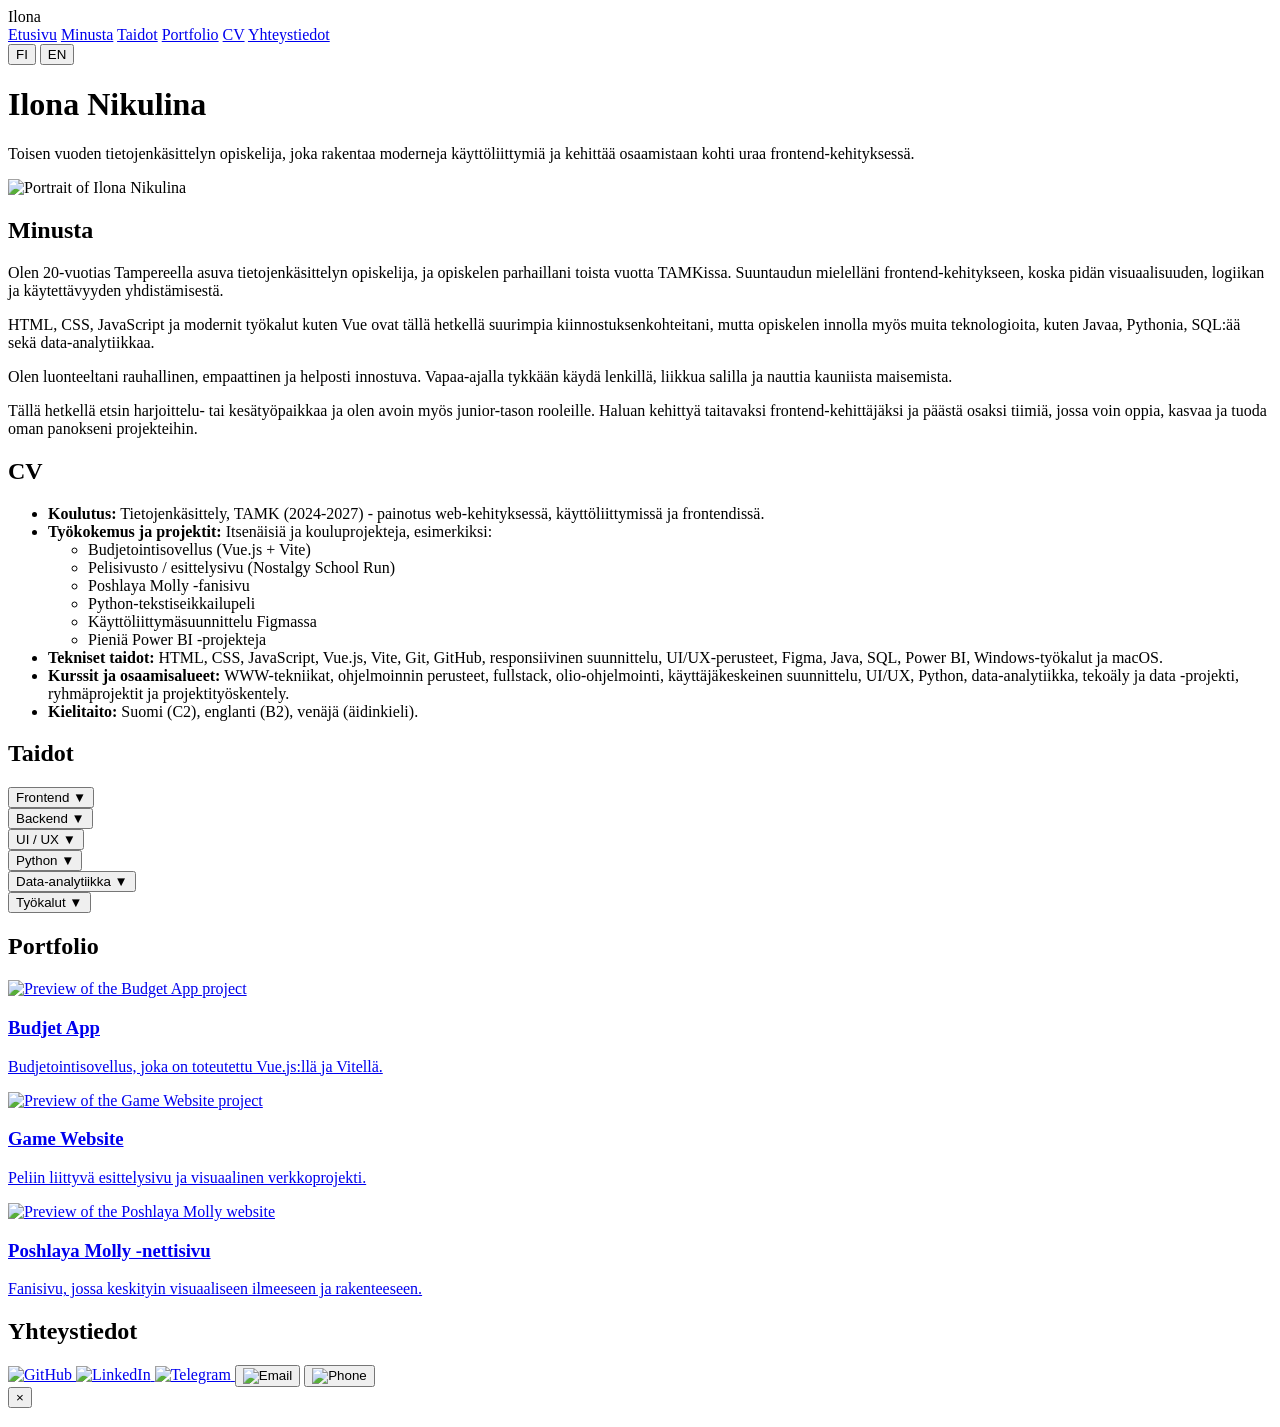
==== index.html @ 92edd306 "icons of phone number and gmail is changed" ====
<!DOCTYPE html>
<html lang="fi">
    <head>
        <meta charset="UTF-8">
        <meta name="viewport" content="width=device-width, initial-scale=1.0">
        <meta
            name="description"
            content="Ilona Nikulinan portfolio ja CV - frontend-kehityksestä, UI/UX-suunnittelusta ja moderneista web-projekteista kiinnostuneen opiskelijan sivu.">
        <title>Ilona Nikulina | Portfolio & CV</title>
        <link rel="stylesheet" href="../cv-nettisivu/styles.css">
    </head>
    <body>
        <nav class="navbar" aria-label="Main navigation">
            <div class="nav-left">Ilona</div>

            <div class="nav-right">
                <a href="#hero" data-i18n="nav.home">Etusivu</a>
                <a href="#about" data-i18n="nav.about">Minusta</a>
                <a href="#skills" data-i18n="nav.skills">Taidot</a>
                <a href="#portfolio" data-i18n="nav.portfolio">Portfolio</a>
                <a href="#cv" data-i18n="nav.cv">CV</a>
                <a href="#contact" data-i18n="nav.contact">Yhteystiedot</a>
            </div>

            <div class="language-switcher" aria-label="Language switcher">
                <button class="lang-btn active" type="button"
                    data-lang="fi">FI</button>
                <button class="lang-btn" type="button"
                    data-lang="en">EN</button>
            </div>
        </nav>

        <header id="hero" class="hero">
            <div class="hero-text">
                <h1 data-i18n="hero.name">Ilona Nikulina</h1>
                <p class="tagline" data-i18n="hero.tagline">
                    Toisen vuoden tietojenkäsittelyn opiskelija, joka rakentaa
                    moderneja käyttöliittymiä ja kehittää osaamistaan kohti uraa
                    frontend-kehityksessä.
                </p>
            </div>

            <div class="hero-image">
                <img src="../cv-nettisivu/images/mypic.png"
                    alt="Portrait of Ilona Nikulina">
            </div>
        </header>

        <main>
            <section id="about" class="about">
                <h2 data-i18n="about.title">Minusta</h2>

                <p data-i18n="about.p1">
                    Olen 20-vuotias Tampereella asuva tietojenkäsittelyn
                    opiskelija, ja opiskelen parhaillani toista vuotta TAMKissa.
                    Suuntaudun mielelläni frontend-kehitykseen, koska pidän
                    visuaalisuuden, logiikan ja käytettävyyden yhdistämisestä.
                </p>

                <p data-i18n="about.p2">
                    HTML, CSS, JavaScript ja modernit työkalut kuten Vue ovat
                    tällä hetkellä suurimpia kiinnostuksenkohteitani, mutta
                    opiskelen innolla myös muita teknologioita, kuten Javaa,
                    Pythonia, SQL:ää sekä data-analytiikkaa.
                </p>

                <p data-i18n="about.p3">
                    Olen luonteeltani rauhallinen, empaattinen ja helposti
                    innostuva. Vapaa-ajalla tykkään käydä lenkillä, liikkua
                    salilla ja nauttia kauniista maisemista.
                </p>

                <p data-i18n="about.p4">
                    Tällä hetkellä etsin harjoittelu- tai kesätyöpaikkaa ja olen
                    avoin myös junior-tason rooleille. Haluan kehittyä
                    taitavaksi frontend-kehittäjäksi ja päästä osaksi tiimiä,
                    jossa voin oppia, kasvaa ja tuoda oman panokseni
                    projekteihin.
                </p>
            </section>

            <section id="cv" class="cv">
                <h2 data-i18n="cv.title">CV</h2>

                <ul>
                    <li data-i18n="cv.education">
                        <strong>Koulutus:</strong>
                        Tietojenkäsittely, TAMK (2024-2027) - painotus
                        web-kehityksessä, käyttöliittymissä ja frontendissä.
                    </li>

                    <li>
                        <strong data-i18n="cv.projectsLabel">Työkokemus ja
                            projektit:</strong>
                        <span data-i18n="cv.projectsIntro">Itsenäisiä ja
                            kouluprojekteja, esimerkiksi:</span>
                        <ul>
                            <li data-i18n="cv.project1">Budjetointisovellus
                                (Vue.js + Vite)</li>
                            <li data-i18n="cv.project2">Pelisivusto /
                                esittelysivu (Nostalgy School Run)</li>
                            <li data-i18n="cv.project3">Poshlaya Molly
                                -fanisivu</li>
                            <li
                                data-i18n="cv.project4">Python-tekstiseikkailupeli</li>
                            <li
                                data-i18n="cv.project5">Käyttöliittymäsuunnittelu
                                Figmassa</li>
                            <li data-i18n="cv.project6">Pieniä Power BI
                                -projekteja</li>
                        </ul>
                    </li>

                    <li data-i18n="cv.skillsText">
                        <strong>Tekniset taidot:</strong>
                        HTML, CSS, JavaScript, Vue.js, Vite, Git, GitHub,
                        responsiivinen suunnittelu, UI/UX-perusteet, Figma,
                        Java, SQL, Power BI, Windows-työkalut ja macOS.
                    </li>

                    <li data-i18n="cv.courses">
                        <strong>Kurssit ja osaamisalueet:</strong>
                        WWW-tekniikat, ohjelmoinnin perusteet, fullstack,
                        olio-ohjelmointi, käyttäjäkeskeinen suunnittelu, UI/UX,
                        Python, data-analytiikka, tekoäly ja data -projekti,
                        ryhmäprojektit ja projektityöskentely.
                    </li>

                    <li data-i18n="cv.languages">
                        <strong>Kielitaito:</strong>
                        Suomi (C2), englanti (B2), venäjä (äidinkieli).
                    </li>
                </ul>
            </section>

            <section id="skills" class="skills">
                <h2 data-i18n="skills.title">Taidot</h2>

                <div class="skill-item">
                    <button class="skill-toggle" data-skill="Frontend"
                        type="button" aria-expanded="false">
                        <span data-i18n="skills.frontend">Frontend</span>
                        <span class="arrow" aria-hidden="true">▼</span>
                    </button>
                    <div class="skill-content"></div>
                </div>

                <div class="skill-item">
                    <button class="skill-toggle" data-skill="Backend"
                        type="button" aria-expanded="false">
                        <span data-i18n="skills.backend">Backend</span>
                        <span class="arrow" aria-hidden="true">▼</span>
                    </button>
                    <div class="skill-content"></div>
                </div>

                <div class="skill-item">
                    <button class="skill-toggle" data-skill="UIUX" type="button"
                        aria-expanded="false">
                        <span data-i18n="skills.uiux">UI / UX</span>
                        <span class="arrow" aria-hidden="true">▼</span>
                    </button>
                    <div class="skill-content"></div>
                </div>

                <div class="skill-item">
                    <button class="skill-toggle" data-skill="Python"
                        type="button" aria-expanded="false">
                        <span data-i18n="skills.python">Python</span>
                        <span class="arrow" aria-hidden="true">▼</span>
                    </button>
                    <div class="skill-content"></div>
                </div>

                <div class="skill-item">
                    <button class="skill-toggle" data-skill="Data" type="button"
                        aria-expanded="false">
                        <span data-i18n="skills.data">Data-analytiikka</span>
                        <span class="arrow" aria-hidden="true">▼</span>
                    </button>
                    <div class="skill-content"></div>
                </div>

                <div class="skill-item">
                    <button class="skill-toggle" data-skill="Tools"
                        type="button" aria-expanded="false">
                        <span data-i18n="skills.tools">Työkalut</span>
                        <span class="arrow" aria-hidden="true">▼</span>
                    </button>
                    <div class="skill-content"></div>
                </div>
            </section>

            <section id="portfolio" class="portfolio">
                <h2 data-i18n="portfolio.title">Portfolio</h2>

                <div class="portfolio-grid">
                    <a
                        href="https://ilonanik26.github.io/budjet-app/"
                        class="project-card"
                        target="_blank"
                        rel="noopener noreferrer">
                        <img src="../cv-nettisivu/images/budjet-app.png"
                            alt="Preview of the Budget App project">
                        <h3 data-i18n="projects.budget.title">Budjet App</h3>
                        <p data-i18n="projects.budget.desc">Budjetointisovellus,
                            joka on toteutettu Vue.js:llä ja Vitellä.</p>
                    </a>

                    <a
                        href="https://ilonanik26.github.io/game-website/index.html"
                        class="project-card"
                        target="_blank"
                        rel="noopener noreferrer">
                        <img src="../cv-nettisivu/images/game.png"
                            alt="Preview of the Game Website project">
                        <h3 data-i18n="projects.game.title">Game Website</h3>
                        <p data-i18n="projects.game.desc">Peliin liittyvä
                            esittelysivu ja visuaalinen verkkoprojekti.</p>
                    </a>

                    <a
                        href="https://ilonanik26.github.io/poshly-molly-web-site/"
                        class="project-card"
                        target="_blank"
                        rel="noopener noreferrer">
                        <img src="../cv-nettisivu/images/poshlaya-molly.png"
                            alt="Preview of the Poshlaya Molly website">
                        <h3 data-i18n="projects.band.title">Poshlaya Molly
                            -nettisivu</h3>
                        <p data-i18n="projects.band.desc">Fanisivu, jossa
                            keskityin visuaaliseen ilmeeseen ja
                            rakenteeseen.</p>
                    </a>
                </div>
            </section>
        </main>

        <footer id="contact" class="contact">
            <h2 data-i18n="contact.title">Yhteystiedot</h2>

            <div class="social-icons">
                <a
                    href="https://github.com/ilonanik26"
                    target="_blank"
                    rel="noopener noreferrer"
                    class="icon"
                    aria-label="GitHub profile">
                    <img src="../cv-nettisivu/images/github.svg" alt="GitHub">
                </a>

                <a
                    href="https://www.linkedin.com/in/ilonanikulinaa"
                    target="_blank"
                    rel="noopener noreferrer"
                    class="icon"
                    aria-label="LinkedIn profile">
                    <img src="../cv-nettisivu/images/linkedin.svg"
                        alt="LinkedIn">
                </a>

                <a
                    href="https://t.me/ilonanikulinaa"
                    target="_blank"
                    rel="noopener noreferrer"
                    class="icon"
                    aria-label="Telegram profile">
                    <img src="../cv-nettisivu/images/telegram.svg"
                        alt="Telegram">
                </a>

                <button
                    type="button"
                    class="icon contact-trigger"
                    data-contact="email"
                    aria-label="Show email address">
                    <img src="../cv-nettisivu/images/mail.svg" alt="Email">
                </button>

                <button
                    type="button"
                    class="icon contact-trigger"
                    data-contact="phone"
                    aria-label="Show phone number">
                    <img src="../cv-nettisivu/images/phone.svg" alt="Phone">
                </button>
            </div>
        </footer>
        <div class="contact-modal" id="contactModal" aria-hidden="true">
            <div class="contact-modal-backdrop" data-close-modal="true"></div>

            <div
                class="contact-modal-content"
                role="dialog"
                aria-modal="true"
                aria-labelledby="contactModalTitle">
                <button
                    type="button"
                    class="contact-modal-close"
                    id="contactModalClose"
                    aria-label="Close popup">
                    ×
                </button>

                <div class="contact-modal-icon" id="contactModalIcon"></div>
                <h3 id="contactModalTitle"></h3>
                <p id="contactModalValue"></p>
            </div>
        </div>

        <script src="../cv-nettisivu/main.js"></script>
    </body>
</html>
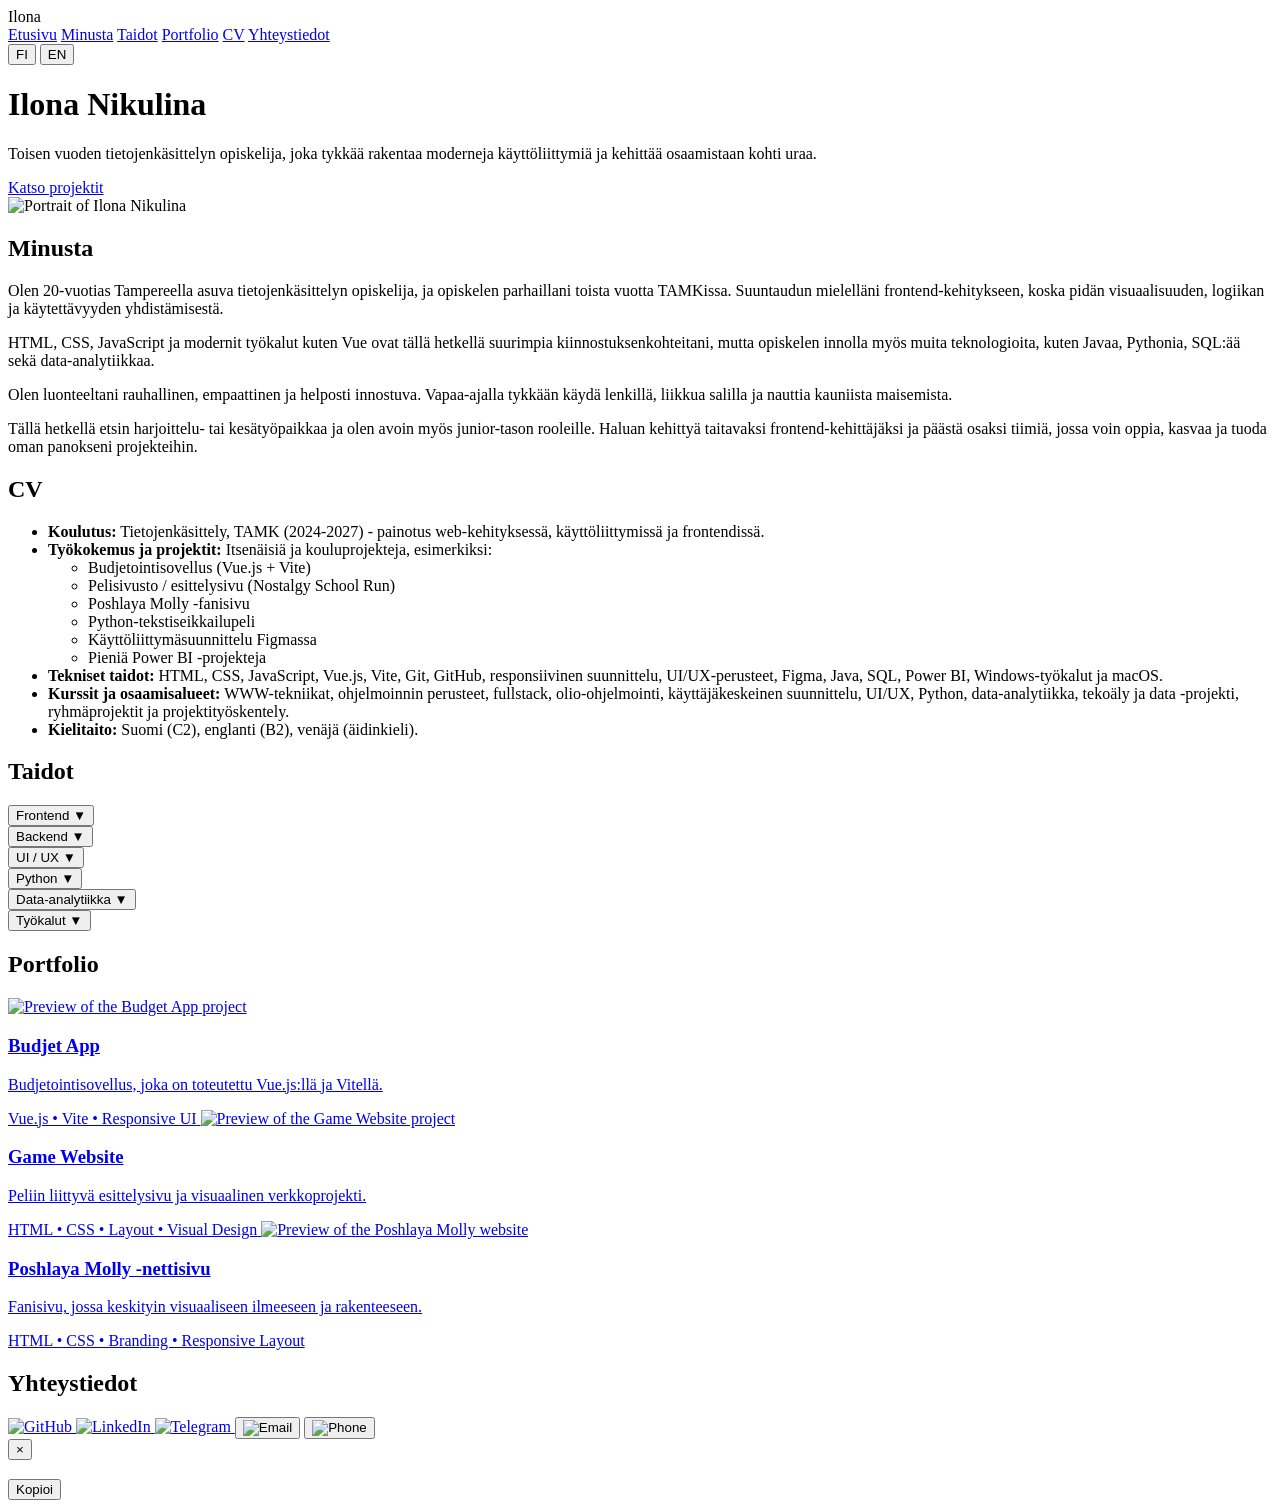
==== commit 551c64e2: ""feat: polish portfolio with language switcher, contact modal and project updates"" ====
--- a/index.html
+++ b/index.html
@@ -8,6 +8,12 @@
             content="Ilona Nikulinan portfolio ja CV - frontend-kehityksestä, UI/UX-suunnittelusta ja moderneista web-projekteista kiinnostuneen opiskelijan sivu.">
         <title>Ilona Nikulina | Portfolio & CV</title>
         <link rel="stylesheet" href="../cv-nettisivu/styles.css">
+        <link rel="preconnect" href="https://fonts.googleapis.com">
+        <link rel="preconnect" href="https://fonts.gstatic.com" crossorigin>
+        <link
+            href="https://fonts.googleapis.com/css2?family=Space+Grotesk:wght@400;500;700&display=swap"
+            rel="stylesheet">
+
     </head>
     <body>
         <nav class="navbar" aria-label="Main navigation">
@@ -34,10 +40,16 @@
             <div class="hero-text">
                 <h1 data-i18n="hero.name">Ilona Nikulina</h1>
                 <p class="tagline" data-i18n="hero.tagline">
-                    Toisen vuoden tietojenkäsittelyn opiskelija, joka rakentaa
-                    moderneja käyttöliittymiä ja kehittää osaamistaan kohti uraa
-                    frontend-kehityksessä.
-                </p>
+                    Toisen vuoden tietojenkäsittelyn opiskelija, joka tykkää
+                    rakentaa
+                    moderneja käyttöliittymiä ja kehittää osaamistaan kohti
+                    uraa.
+                </p>
+
+                <div class="hero-actions">
+                    <a href="#portfolio" class="hero-cta"
+                        data-i18n="hero.cta">Katso projektit</a>
+                </div>
             </div>
 
             <div class="hero-image">
@@ -205,6 +217,9 @@
                         <h3 data-i18n="projects.budget.title">Budjet App</h3>
                         <p data-i18n="projects.budget.desc">Budjetointisovellus,
                             joka on toteutettu Vue.js:llä ja Vitellä.</p>
+                        <span class="project-stack"
+                            data-i18n="projects.budget.stack">Vue.js • Vite •
+                            Responsive UI</span>
                     </a>
 
                     <a
@@ -217,6 +232,9 @@
                         <h3 data-i18n="projects.game.title">Game Website</h3>
                         <p data-i18n="projects.game.desc">Peliin liittyvä
                             esittelysivu ja visuaalinen verkkoprojekti.</p>
+                        <span class="project-stack"
+                            data-i18n="projects.game.stack">HTML • CSS • Layout
+                            • Visual Design</span>
                     </a>
 
                     <a
@@ -231,9 +249,13 @@
                         <p data-i18n="projects.band.desc">Fanisivu, jossa
                             keskityin visuaaliseen ilmeeseen ja
                             rakenteeseen.</p>
+                        <span class="project-stack"
+                            data-i18n="projects.band.stack">HTML • CSS •
+                            Branding • Responsive Layout</span>
                     </a>
                 </div>
             </section>
+
         </main>
 
         <footer id="contact" class="contact">
@@ -305,6 +327,10 @@
                 <div class="contact-modal-icon" id="contactModalIcon"></div>
                 <h3 id="contactModalTitle"></h3>
                 <p id="contactModalValue"></p>
+                <button type="button" class="contact-copy-btn"
+                    id="contactCopyBtn" data-i18n="contact.copy">
+                    Kopioi
+                </button>
             </div>
         </div>
 
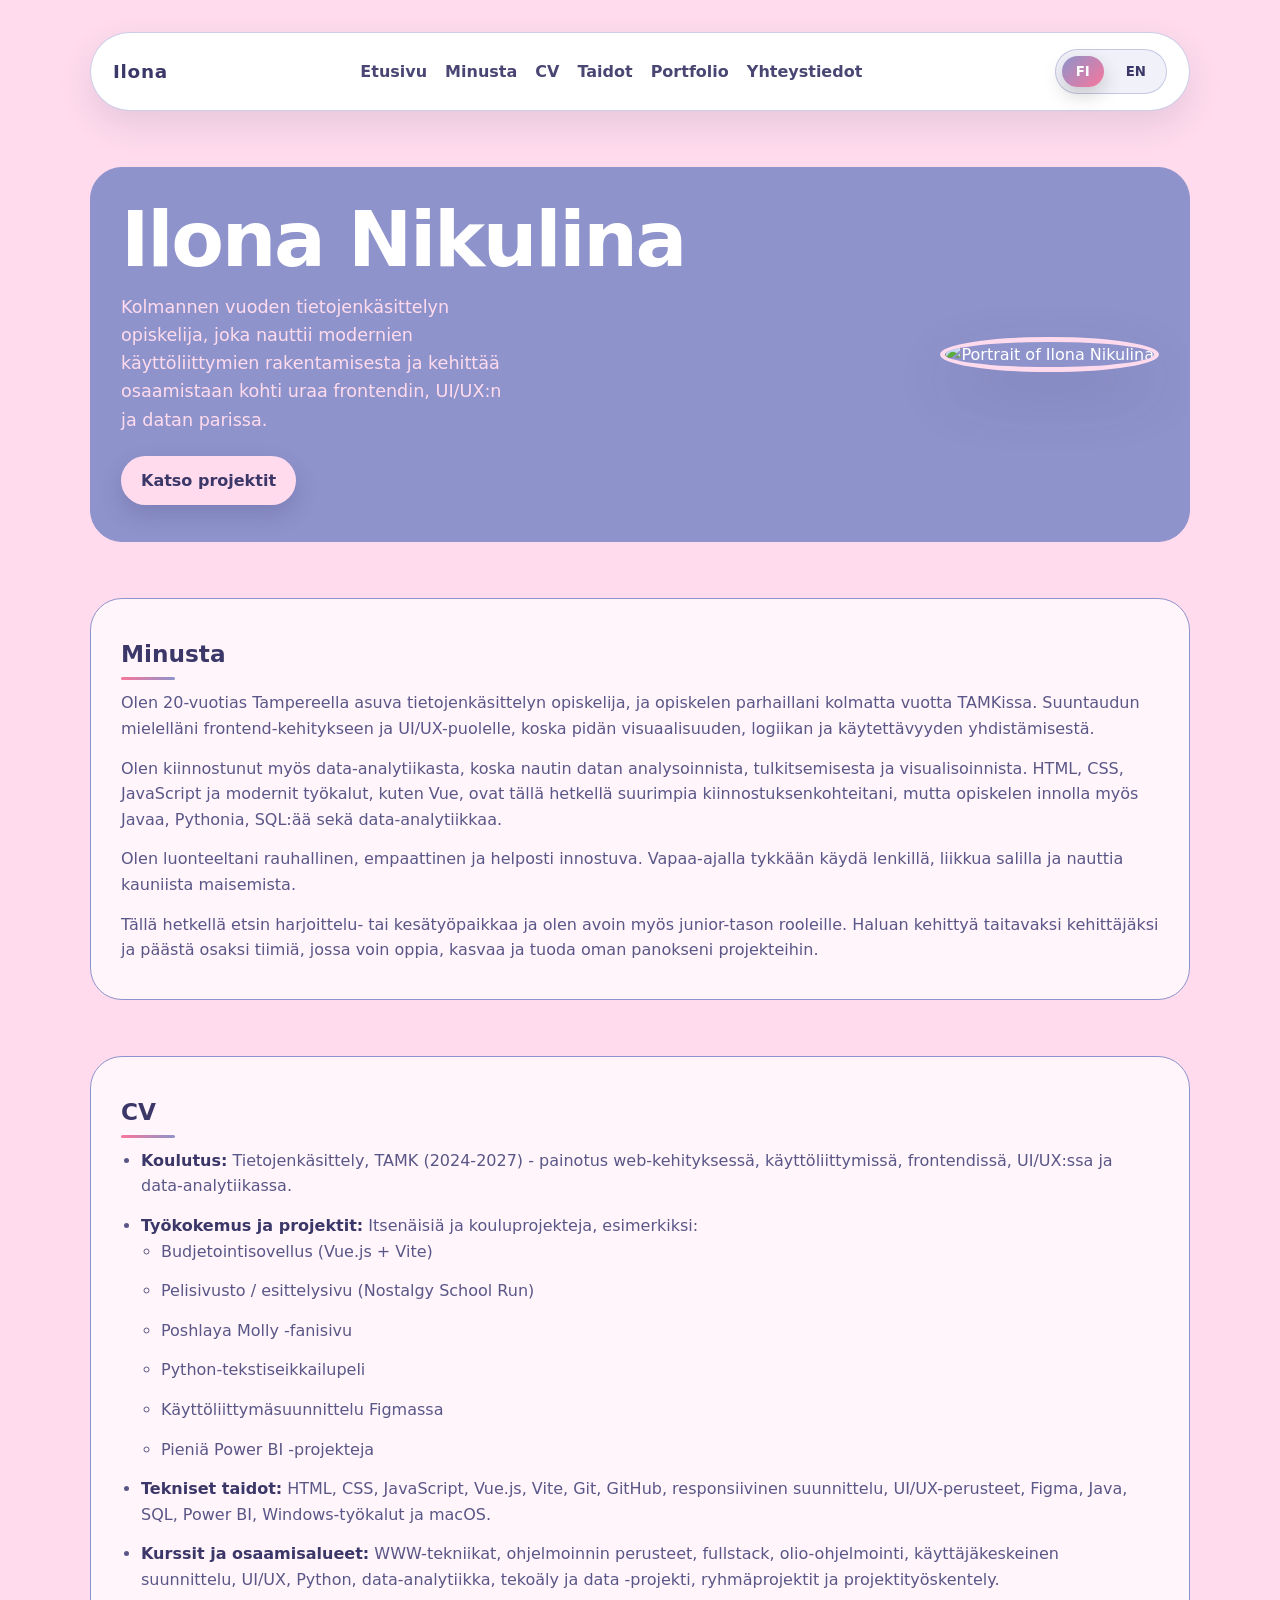
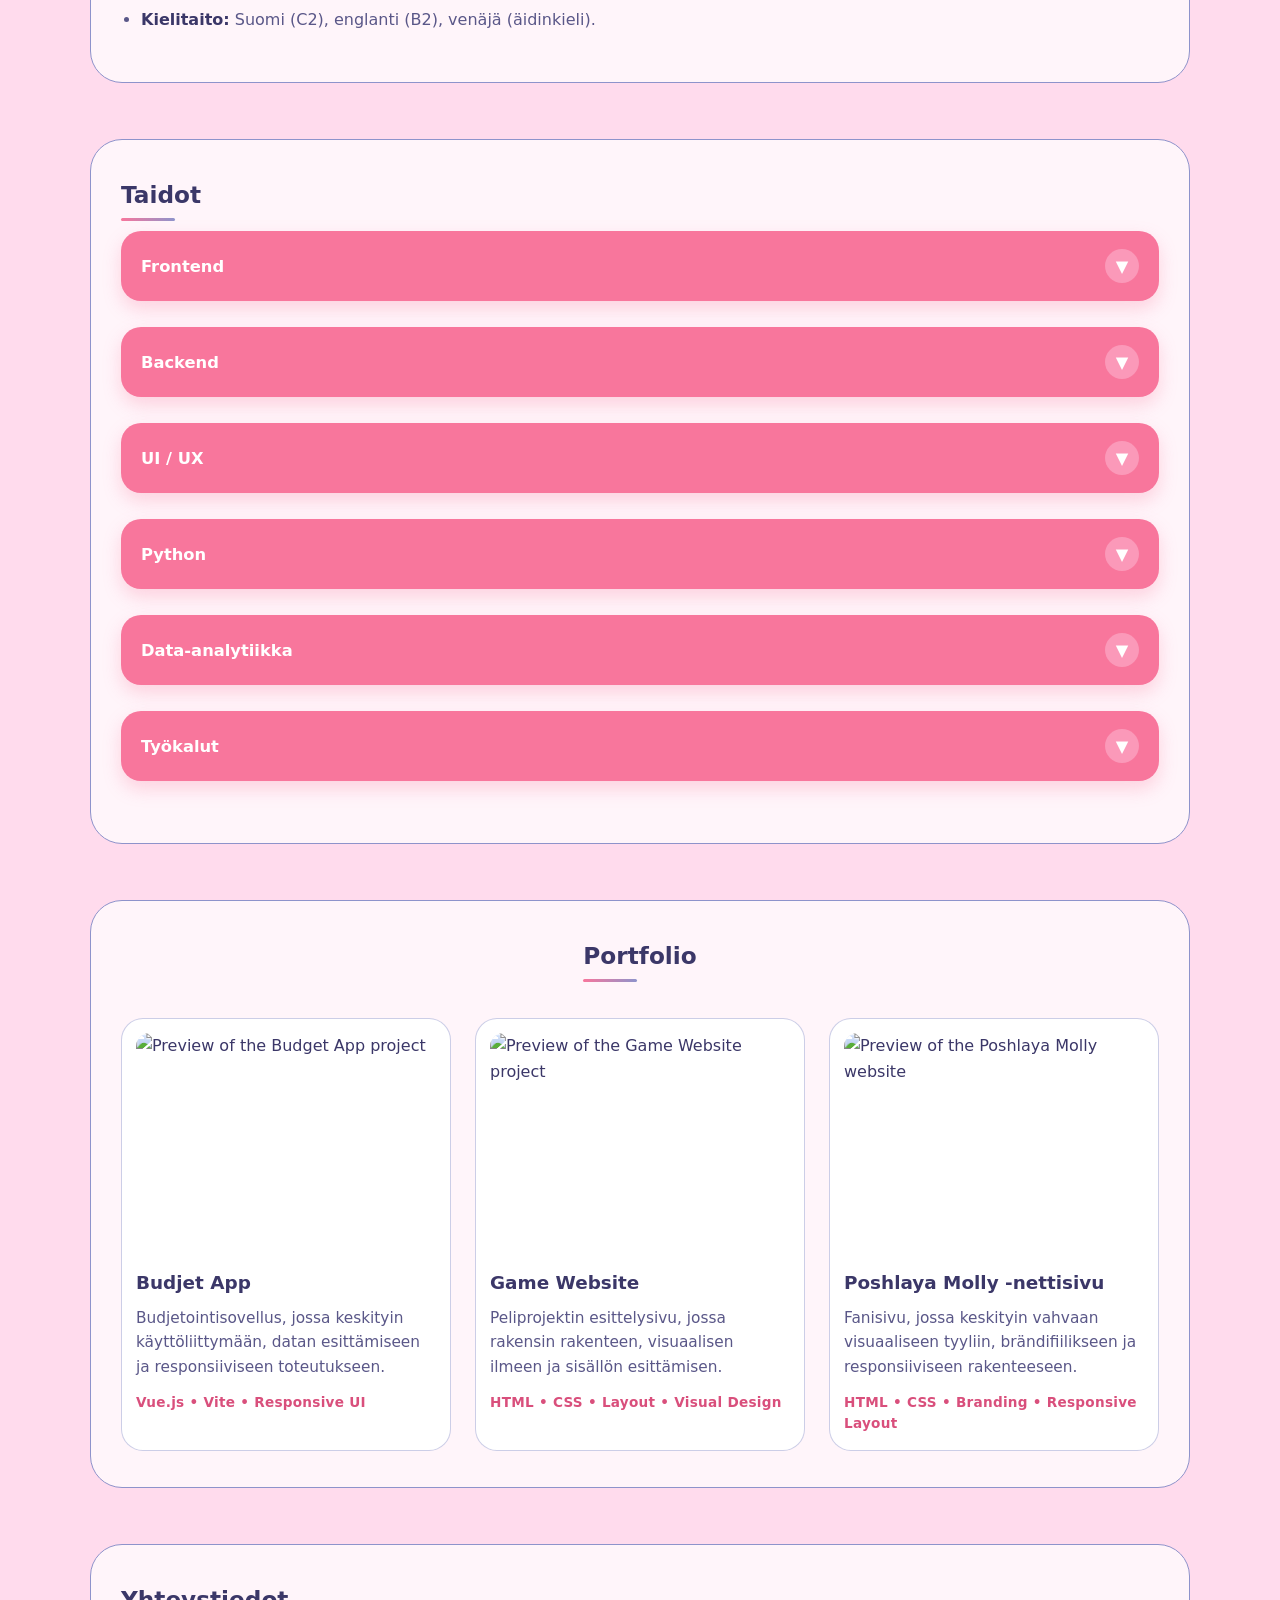
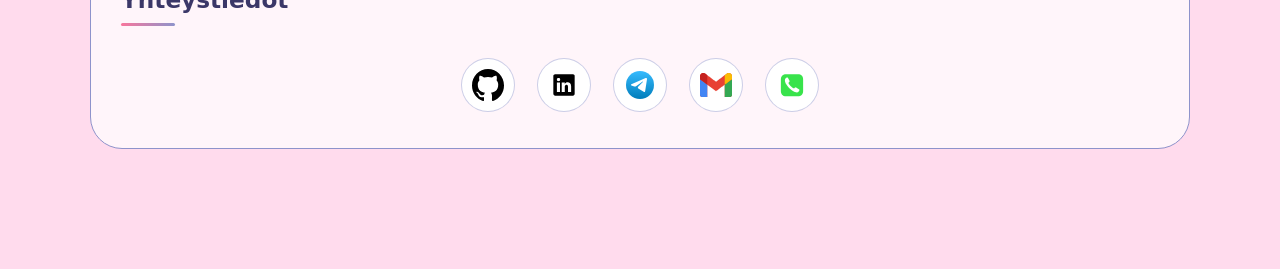
==== commit 855fd16a: "have been updated my info about me and design" ====
--- a/index.html
+++ b/index.html
@@ -7,7 +7,7 @@
             name="description"
             content="Ilona Nikulinan portfolio ja CV - frontend-kehityksestä, UI/UX-suunnittelusta ja moderneista web-projekteista kiinnostuneen opiskelijan sivu.">
         <title>Ilona Nikulina | Portfolio & CV</title>
-        <link rel="stylesheet" href="../cv-nettisivu/styles.css">
+        <link rel="stylesheet" href="styles.css">
         <link rel="preconnect" href="https://fonts.googleapis.com">
         <link rel="preconnect" href="https://fonts.gstatic.com" crossorigin>
         <link
@@ -22,9 +22,9 @@
             <div class="nav-right">
                 <a href="#hero" data-i18n="nav.home">Etusivu</a>
                 <a href="#about" data-i18n="nav.about">Minusta</a>
+                <a href="#cv" data-i18n="nav.cv">CV</a>
                 <a href="#skills" data-i18n="nav.skills">Taidot</a>
                 <a href="#portfolio" data-i18n="nav.portfolio">Portfolio</a>
-                <a href="#cv" data-i18n="nav.cv">CV</a>
                 <a href="#contact" data-i18n="nav.contact">Yhteystiedot</a>
             </div>
 
@@ -40,7 +40,7 @@
             <div class="hero-text">
                 <h1 data-i18n="hero.name">Ilona Nikulina</h1>
                 <p class="tagline" data-i18n="hero.tagline">
-                    Toisen vuoden tietojenkäsittelyn opiskelija, joka tykkää
+                    Kolmannen vuoden tietojenkäsittelyn opiskelija, joka tykkää
                     rakentaa
                     moderneja käyttöliittymiä ja kehittää osaamistaan kohti
                     uraa.
@@ -53,7 +53,7 @@
             </div>
 
             <div class="hero-image">
-                <img src="../cv-nettisivu/images/mypic.png"
+                <img src="images/mypic.webp"
                     alt="Portrait of Ilona Nikulina">
             </div>
         </header>
@@ -64,7 +64,8 @@
 
                 <p data-i18n="about.p1">
                     Olen 20-vuotias Tampereella asuva tietojenkäsittelyn
-                    opiskelija, ja opiskelen parhaillani toista vuotta TAMKissa.
+                    opiskelija, ja opiskelen parhaillani kolmatta vuotta
+                    TAMKissa.
                     Suuntaudun mielelläni frontend-kehitykseen, koska pidän
                     visuaalisuuden, logiikan ja käytettävyyden yhdistämisestä.
                 </p>
@@ -212,7 +213,7 @@
                         class="project-card"
                         target="_blank"
                         rel="noopener noreferrer">
-                        <img src="../cv-nettisivu/images/budjet-app.png"
+                        <img src="images/budjet-app.webp"
                             alt="Preview of the Budget App project">
                         <h3 data-i18n="projects.budget.title">Budjet App</h3>
                         <p data-i18n="projects.budget.desc">Budjetointisovellus,
@@ -227,7 +228,7 @@
                         class="project-card"
                         target="_blank"
                         rel="noopener noreferrer">
-                        <img src="../cv-nettisivu/images/game.png"
+                        <img src="images/game.webp"
                             alt="Preview of the Game Website project">
                         <h3 data-i18n="projects.game.title">Game Website</h3>
                         <p data-i18n="projects.game.desc">Peliin liittyvä
@@ -242,7 +243,7 @@
                         class="project-card"
                         target="_blank"
                         rel="noopener noreferrer">
-                        <img src="../cv-nettisivu/images/poshlaya-molly.png"
+                        <img src="images/poshlaya-molly.webp"
                             alt="Preview of the Poshlaya Molly website">
                         <h3 data-i18n="projects.band.title">Poshlaya Molly
                             -nettisivu</h3>
@@ -268,7 +269,7 @@
                     rel="noopener noreferrer"
                     class="icon"
                     aria-label="GitHub profile">
-                    <img src="../cv-nettisivu/images/github.svg" alt="GitHub">
+                    <img src="images/github.svg" alt="GitHub">
                 </a>
 
                 <a
@@ -277,7 +278,7 @@
                     rel="noopener noreferrer"
                     class="icon"
                     aria-label="LinkedIn profile">
-                    <img src="../cv-nettisivu/images/linkedin.svg"
+                    <img src="images/linkedin.svg"
                         alt="LinkedIn">
                 </a>
 
@@ -287,7 +288,7 @@
                     rel="noopener noreferrer"
                     class="icon"
                     aria-label="Telegram profile">
-                    <img src="../cv-nettisivu/images/telegram.svg"
+                    <img src="images/telegram.svg"
                         alt="Telegram">
                 </a>
 
@@ -296,7 +297,7 @@
                     class="icon contact-trigger"
                     data-contact="email"
                     aria-label="Show email address">
-                    <img src="../cv-nettisivu/images/mail.svg" alt="Email">
+                    <img src="images/mail.svg" alt="Email">
                 </button>
 
                 <button
@@ -304,7 +305,7 @@
                     class="icon contact-trigger"
                     data-contact="phone"
                     aria-label="Show phone number">
-                    <img src="../cv-nettisivu/images/phone.svg" alt="Phone">
+                    <img src="images/phone.svg" alt="Phone">
                 </button>
             </div>
         </footer>
@@ -334,6 +335,6 @@
             </div>
         </div>
 
-        <script src="../cv-nettisivu/main.js"></script>
+        <script src="main.js"></script>
     </body>
 </html>
--- a/styles.css
+++ b/styles.css
@@ -0,0 +1,852 @@
+/* ---------- Reset ---------- */
+
+*,
+*::before,
+*::after {
+    margin: 0;
+    padding: 0;
+    box-sizing: border-box;
+}
+
+:root {
+    /* Palette: Lavender Steel, Coral Rush, Blossom Vapor */
+    --lavender: #8e93cb;
+    --coral: #f8769c;
+    --blossom: #ffdbed;
+    --ink: #3b3768;
+    --text-main: var(--ink);
+    --text-soft: #5a5788;
+    --surface: rgba(255, 255, 255, 0.62);
+    --surface-strong: #ffffff;
+    --border: rgba(142, 147, 203, 0.45);
+    --gradient: linear-gradient(135deg, #8e93cb, #f8769c);
+    --shadow-lg: 0 24px 60px rgba(59, 55, 104, 0.16);
+    --shadow-md: 0 14px 34px rgba(59, 55, 104, 0.12);
+}
+
+button {
+    font-family: inherit;
+}
+
+html {
+    scroll-behavior: smooth;
+    scroll-padding-top: 110px;
+}
+
+body {
+    font-family: "Space Grotesk", system-ui, sans-serif;
+    color: var(--text-main);
+    min-height: 100vh;
+    padding: 32px 16px 64px;
+    position: relative;
+    overflow-x: hidden;
+    line-height: 1.6;
+    background: var(--blossom);
+}
+
+body>* {
+    max-width: 1100px;
+    margin-left: auto;
+    margin-right: auto;
+}
+
+.navbar,
+.hero,
+.contact {
+    margin-bottom: 56px;
+}
+
+main {
+    max-width: 1100px;
+    margin: 0 auto 56px;
+    display: flex;
+    flex-direction: column;
+    gap: 56px;
+}
+
+/* ---------- Navbar ---------- */
+
+.navbar {
+    position: sticky;
+    top: 12px;
+    z-index: 1000;
+    padding: 16px 22px;
+    display: flex;
+    justify-content: space-between;
+    align-items: center;
+    gap: 16px;
+    border-radius: 999px;
+    background: var(--surface-strong);
+    border: 1px solid var(--border);
+    box-shadow: var(--shadow-md);
+}
+
+.nav-left {
+    font-size: 1.15rem;
+    font-weight: 800;
+    letter-spacing: 0.04em;
+}
+
+.nav-right {
+    display: flex;
+    flex-wrap: wrap;
+    gap: 10px 18px;
+}
+
+.nav-right a {
+    text-decoration: none;
+    font-weight: 600;
+    color: var(--text-main);
+    opacity: 0.92;
+    transition: color 0.2s ease, transform 0.2s ease, opacity 0.2s ease;
+}
+
+.nav-right a:hover {
+    color: var(--coral);
+    transform: translateY(-2px);
+    opacity: 1;
+}
+
+.language-switcher {
+    display: flex;
+    align-items: center;
+    gap: 8px;
+    padding: 6px;
+    border-radius: 999px;
+    background: rgba(142, 147, 203, 0.12);
+    border: 1px solid var(--border);
+}
+
+.lang-btn {
+    border: none;
+    background: transparent;
+    color: var(--text-main);
+    padding: 8px 14px;
+    border-radius: 999px;
+    font-weight: 700;
+    cursor: pointer;
+    transition: background 0.2s ease, transform 0.2s ease, color 0.2s ease;
+}
+
+.lang-btn:hover {
+    background: rgba(142, 147, 203, 0.18);
+    transform: translateY(-1px);
+}
+
+.lang-btn.active {
+    background: var(--gradient);
+    color: #fff;
+    box-shadow: 0 8px 20px rgba(0, 0, 0, 0.18);
+}
+
+/* ---------- Hero + Sections ---------- */
+
+.hero,
+section,
+.contact {
+    border-radius: 32px;
+    padding: 36px 30px;
+    background: #fff5fa;
+    border: 1.5px solid var(--lavender);
+}
+
+.hero {
+    position: relative;
+    overflow: hidden;
+    display: flex;
+    align-items: center;
+    justify-content: space-between;
+    gap: 40px;
+    isolation: isolate;
+}
+
+/* Hero is a solid Lavender Steel card, like the palette card */
+.hero.hero {
+    background: var(--lavender);
+    border-color: var(--lavender);
+    color: #fff;
+}
+
+.hero-text {
+    flex: 1;
+    min-width: 0;
+}
+
+.hero-text h1 {
+    font-size: clamp(2.6rem, 7vw, 4.8rem);
+    line-height: 0.95;
+    margin-bottom: 16px;
+    letter-spacing: -0.03em;
+}
+
+.tagline {
+    max-width: 34ch;
+    font-size: 1.1rem;
+    font-weight: 500;
+    color: var(--blossom);
+}
+
+.hero-image {
+    flex-shrink: 0;
+}
+
+.hero-image img {
+    width: clamp(180px, 26vw, 260px);
+    height: clamp(180px, 26vw, 260px);
+    object-fit: cover;
+    border-radius: 50%;
+    border: 5px solid var(--blossom);
+    box-shadow: var(--shadow-lg);
+}
+
+.hero-actions {
+    margin-top: 22px;
+}
+
+.hero-cta {
+    display: inline-flex;
+    align-items: center;
+    justify-content: center;
+    padding: 12px 20px;
+    border-radius: 999px;
+    text-decoration: none;
+    color: var(--ink);
+    font-weight: 700;
+    background: var(--blossom);
+    box-shadow: 0 10px 22px rgba(59, 55, 104, 0.2);
+    transition: transform 0.2s ease, box-shadow 0.2s ease;
+}
+
+.hero-cta:hover {
+    transform: translateY(-2px);
+    box-shadow: 0 14px 28px rgba(59, 55, 104, 0.28);
+}
+
+section h2,
+.contact h2 {
+    font-size: 1.45rem;
+    margin-bottom: 18px;
+    position: relative;
+    display: inline-block;
+}
+
+section h2::after,
+.contact h2::after {
+    content: "";
+    position: absolute;
+    left: 0;
+    bottom: -8px;
+    width: 54px;
+    height: 3px;
+    border-radius: 999px;
+    background: linear-gradient(90deg, var(--coral), var(--lavender));
+}
+
+.about p,
+.cv li,
+.skill-content,
+.project-card p,
+.contact-item span {
+    color: var(--text-soft);
+}
+
+.about p+p {
+    margin-top: 14px;
+}
+
+.cv ul {
+    padding-left: 20px;
+}
+
+.cv li {
+    margin-bottom: 14px;
+}
+
+.cv li strong {
+    color: var(--text-main);
+}
+
+/* ---------- Skills ---------- */
+
+.skill-item {
+    margin-bottom: 16px;
+}
+
+.skill-toggle {
+    width: 100%;
+    padding: 18px 20px;
+    font-size: 1.02rem;
+    font-weight: 700;
+    border-radius: 20px;
+    cursor: pointer;
+    display: flex;
+    justify-content: space-between;
+    align-items: center;
+    gap: 14px;
+    color: #fff;
+    border: none;
+    background: var(--coral);
+    box-shadow: 0 8px 18px rgba(248, 118, 156, 0.28);
+    transition: transform 0.2s ease, box-shadow 0.25s ease, border-color 0.25s ease;
+}
+
+.skill-toggle:hover {
+    transform: translateY(-3px);
+    box-shadow:
+        0 12px 24px rgba(248, 118, 156, 0.38);
+}
+
+.skill-toggle:active {
+    transform: translateY(-1px) scale(0.995);
+}
+
+.skill-toggle .arrow {
+    display: inline-flex;
+    align-items: center;
+    justify-content: center;
+    width: 34px;
+    height: 34px;
+    border-radius: 50%;
+    background: rgba(255, 219, 237, 0.35);
+    transition: transform 0.3s ease, background 0.25s ease;
+    flex-shrink: 0;
+}
+
+.skill-toggle.open .arrow {
+    transform: rotate(180deg);
+    background: rgba(255, 219, 237, 0.5);
+}
+
+.skill-content {
+    max-height: 0;
+    overflow: hidden;
+    margin-top: 8px;
+    padding: 0 18px;
+    border-radius: 20px;
+    background: var(--surface-strong);
+    border: 1px solid var(--border);
+    backdrop-filter: blur(14px);
+    -webkit-backdrop-filter: blur(14px);
+    transition: max-height 0.35s ease, padding 0.3s ease, opacity 0.3s ease;
+    opacity: 0;
+}
+
+.skill-content.open {
+    padding: 18px;
+    opacity: 1;
+}
+
+.skill-content strong {
+    color: var(--text-main);
+}
+
+/* ---------- Tools Carousel ---------- */
+
+.tool-carousel {
+    width: 100%;
+    overflow: hidden;
+    position: relative;
+    padding: 10px 0 30px;
+}
+
+.tool-marquee {
+    display: flex;
+    align-items: center;
+    width: max-content;
+    animation: tool-scroll 30s linear infinite;
+}
+
+.tool-track,
+#toolTrackClone {
+    display: flex;
+    align-items: center;
+    gap: 34px;
+    flex: 0 0 auto;
+    white-space: nowrap;
+}
+
+#toolTrackClone {
+    margin-left: 34px;
+}
+
+@keyframes tool-scroll {
+    from {
+        transform: translateX(0);
+    }
+
+    to {
+        transform: translateX(calc(-50% - 17px));
+    }
+}
+
+.tool-carousel:hover .tool-marquee {
+    animation-play-state: paused;
+}
+
+.tool-item {
+    position: relative;
+    flex: 0 0 auto;
+}
+
+.tool-item img {
+    width: 48px;
+    height: 48px;
+    object-fit: contain;
+    display: block;
+    transition: transform 0.25s ease, filter 0.25s ease;
+    filter: drop-shadow(0 0 4px rgba(59, 55, 104, 0.2));
+}
+
+.tool-item:hover img {
+    transform: scale(1.14);
+    filter:
+        drop-shadow(0 0 10px rgba(248, 118, 156, 0.6)) drop-shadow(0 0 18px rgba(142, 147, 203, 0.6));
+}
+
+.tool-item::after {
+    content: attr(data-name);
+    position: absolute;
+    bottom: -36px;
+    left: 50%;
+    transform: translateX(-50%);
+    background: var(--ink);
+    border: 1px solid var(--border);
+    backdrop-filter: blur(10px);
+    padding: 6px 12px;
+    border-radius: 12px;
+    font-size: 0.8rem;
+    color: #fff;
+    opacity: 0;
+    pointer-events: none;
+    transition: opacity 0.2s ease;
+    white-space: nowrap;
+}
+
+.tool-item:hover::after {
+    opacity: 1;
+}
+
+/* ---------- Portfolio ---------- */
+
+.portfolio {
+    text-align: center;
+}
+
+.portfolio-grid {
+    display: grid;
+    grid-template-columns: repeat(3, minmax(0, 1fr));
+    gap: 24px;
+    margin-top: 26px;
+}
+
+.project-card {
+    display: block;
+    text-align: left;
+    border-radius: 22px;
+    padding: 14px;
+    text-decoration: none;
+    color: var(--text-main);
+    background: var(--surface-strong);
+    border: 1px solid var(--border);
+    transition: transform 0.25s ease, box-shadow 0.25s ease, border-color 0.25s ease;
+}
+
+.project-card:hover {
+    transform: translateY(-8px);
+    border-color: var(--coral);
+    box-shadow:
+        0 0 20px rgba(248, 118, 156, 0.2),
+        0 0 36px rgba(142, 147, 203, 0.2);
+}
+
+.project-card img {
+    width: 100%;
+    height: 220px;
+    object-fit: cover;
+    border-radius: 14px;
+    display: block;
+    transition: transform 0.3s ease, box-shadow 0.3s ease;
+}
+
+.project-card:hover img {
+    transform: scale(1.02);
+    box-shadow:
+        0 0 15px rgba(248, 118, 156, 0.2),
+        0 0 28px rgba(142, 147, 203, 0.2);
+}
+
+.project-card h3 {
+    margin-top: 15px;
+    font-size: 1.15rem;
+    font-weight: 700;
+    color: var(--text-main);
+}
+
+.project-card p {
+    margin-top: 8px;
+    font-size: 0.96rem;
+}
+
+.project-stack {
+    display: inline-block;
+    margin-top: 12px;
+    font-size: 0.85rem;
+    color: #d94f7c;
+    font-weight: 600;
+    letter-spacing: 0.02em;
+}
+
+/* ---------- Contact ---------- */
+
+.social-icons {
+    display: flex;
+    flex-wrap: wrap;
+    gap: 18px 22px;
+    justify-content: center;
+    align-items: center;
+    margin-top: 22px;
+}
+
+.social-icons img,
+.contact-item img {
+    width: 32px;
+    height: 32px;
+    display: block;
+}
+
+.icon {
+    display: inline-flex;
+    align-items: center;
+    justify-content: center;
+    width: 54px;
+    height: 54px;
+    border-radius: 50%;
+    background: var(--surface-strong);
+    border: 1px solid var(--border);
+    transition: transform 0.2s ease, background 0.2s ease, box-shadow 0.2s ease;
+}
+
+.icon:hover {
+    transform: translateY(-3px);
+    background: #fff;
+    box-shadow: 0 10px 22px rgba(248, 118, 156, 0.3);
+}
+
+.contact-item {
+    display: flex;
+    align-items: center;
+    gap: 10px;
+    font-weight: 600;
+    color: var(--text-main);
+    background: var(--surface);
+    border: 1px solid var(--border);
+    padding: 10px 14px;
+    border-radius: 999px;
+}
+
+.contact-trigger {
+    appearance: none;
+    cursor: pointer;
+}
+
+.contact-trigger img {
+    width: 32px;
+    height: 32px;
+}
+
+.contact-modal {
+    max-width: none;
+    margin: 0;
+    position: fixed;
+    inset: 0;
+    display: grid;
+    place-items: center;
+    opacity: 0;
+    visibility: hidden;
+    pointer-events: none;
+    transition: opacity 0.25s ease, visibility 0.25s ease;
+    z-index: 3000;
+}
+
+.contact-modal.open {
+    opacity: 1;
+    visibility: visible;
+    pointer-events: auto;
+}
+
+.contact-modal-backdrop {
+    position: absolute;
+    inset: 0;
+    background: rgba(59, 55, 104, 0.4);
+    backdrop-filter: blur(8px);
+    -webkit-backdrop-filter: blur(8px);
+}
+
+.contact-modal-content {
+    position: relative;
+    z-index: 1;
+    width: min(92vw, 420px);
+    padding: 28px 22px 24px;
+    border-radius: 28px;
+    background: #fff8fc;
+    border: 1px solid var(--border);
+    box-shadow:
+        0 24px 60px rgba(59, 55, 104, 0.25),
+        0 0 30px rgba(248, 118, 156, 0.15);
+    text-align: center;
+}
+
+.contact-modal-close {
+    position: absolute;
+    top: 12px;
+    right: 12px;
+    width: 40px;
+    height: 40px;
+    border: none;
+    border-radius: 50%;
+    background: rgba(142, 147, 203, 0.15);
+    color: var(--text-main);
+    font-size: 1.6rem;
+    line-height: 1;
+    cursor: pointer;
+    transition: background 0.2s ease, transform 0.2s ease;
+}
+
+.contact-modal-close:hover {
+    background: rgba(142, 147, 203, 0.3);
+    transform: scale(1.05);
+}
+
+.contact-modal-icon {
+    width: 68px;
+    height: 68px;
+    margin: 0 auto 16px;
+    display: grid;
+    place-items: center;
+    border-radius: 50%;
+    background: var(--gradient);
+    box-shadow: 0 10px 24px rgba(0, 0, 0, 0.22);
+}
+
+.contact-modal-icon img {
+    width: 34px;
+    height: 34px;
+}
+
+.contact-modal-content h3 {
+    font-size: 1.2rem;
+    margin-bottom: 10px;
+    color: var(--text-main);
+}
+
+.contact-modal-content p {
+    color: var(--text-soft);
+    font-size: 1rem;
+    word-break: break-word;
+}
+
+.contact-copy-btn {
+    margin-top: 16px;
+    border: none;
+    border-radius: 999px;
+    padding: 10px 16px;
+    font-weight: 700;
+    cursor: pointer;
+    color: #fff;
+    background: var(--gradient);
+    transition: transform 0.2s ease, opacity 0.2s ease;
+}
+
+.contact-copy-btn:hover {
+    transform: translateY(-1px);
+    opacity: 0.95;
+}
+
+@media (max-width: 640px) {
+    .contact-modal-content {
+        width: min(92vw, 360px);
+        padding: 24px 18px 20px;
+        border-radius: 22px;
+    }
+
+    .contact-modal-icon {
+        width: 60px;
+        height: 60px;
+    }
+
+    .contact-modal-icon img {
+        width: 30px;
+        height: 30px;
+    }
+}
+
+/* ---------- Responsive ---------- */
+
+@media (max-width: 1024px) {
+    .hero {
+        flex-direction: column-reverse;
+        text-align: center;
+        gap: 22px;
+    }
+
+    .tagline {
+        max-width: 100%;
+        margin: 0 auto;
+    }
+
+    .portfolio-grid {
+        grid-template-columns: repeat(2, minmax(0, 1fr));
+    }
+}
+
+@media (max-width: 640px) {
+    body {
+        padding: 20px 12px 40px;
+    }
+
+    .navbar {
+        top: 8px;
+        padding: 10px 14px;
+        border-radius: 22px;
+        flex-wrap: wrap;
+        gap: 8px 12px;
+        margin-bottom: 28px;
+    }
+
+    .nav-left {
+        font-size: 1rem;
+    }
+
+    .nav-right {
+        order: 3;
+        width: 100%;
+        flex-wrap: nowrap;
+        gap: 16px;
+        overflow-x: auto;
+        scrollbar-width: none;
+        padding-bottom: 2px;
+    }
+
+    .nav-right::-webkit-scrollbar {
+        display: none;
+    }
+
+    .nav-right a {
+        font-size: 0.92rem;
+        white-space: nowrap;
+    }
+
+    .language-switcher {
+        padding: 4px;
+    }
+
+    .lang-btn {
+        padding: 7px 12px;
+        font-size: 0.9rem;
+    }
+
+    .hero {
+        padding: 26px 18px;
+        gap: 18px;
+        margin-bottom: 28px;
+    }
+
+    .hero-text h1 {
+        font-size: 2.1rem;
+        line-height: 1.05;
+    }
+
+    .tagline {
+        font-size: 0.98rem;
+    }
+
+    .hero-image img {
+        width: 160px;
+        height: 160px;
+    }
+
+    main {
+        margin: 0 auto 28px;
+        gap: 28px;
+    }
+
+    section,
+    .contact {
+        padding: 22px 16px 18px;
+        border-radius: 22px;
+    }
+
+    section h2,
+    .contact h2 {
+        font-size: 1.25rem;
+    }
+
+    .skill-toggle {
+        padding: 15px 16px;
+        font-size: 0.96rem;
+        border-radius: 18px;
+    }
+
+    .skill-toggle .arrow {
+        width: 30px;
+        height: 30px;
+    }
+
+    .skill-content {
+        padding: 0 14px;
+        border-radius: 18px;
+    }
+
+    .skill-content.open {
+        padding: 14px;
+    }
+
+    .portfolio-grid {
+        grid-template-columns: 1fr;
+        gap: 18px;
+    }
+
+    .project-card img {
+        height: 190px;
+    }
+
+    .social-icons {
+        display: grid;
+        grid-template-columns: repeat(2, minmax(0, 1fr));
+        gap: 14px;
+        justify-items: center;
+    }
+
+    .contact-item {
+        width: 100%;
+        max-width: 240px;
+        flex-direction: column;
+        text-align: center;
+        padding: 12px;
+        border-radius: 18px;
+    }
+
+    .tool-track,
+    #toolTrackClone {
+        gap: 28px;
+    }
+
+    .tool-item img {
+        width: 42px;
+        height: 42px;
+    }
+}
+
+@media (max-width: 400px) {
+    .hero-text h1 {
+        font-size: 1.9rem;
+    }
+
+    .project-card img {
+        height: 180px;
+    }
+
+    .nav-right a {
+        font-size: 0.88rem;
+    }
+}
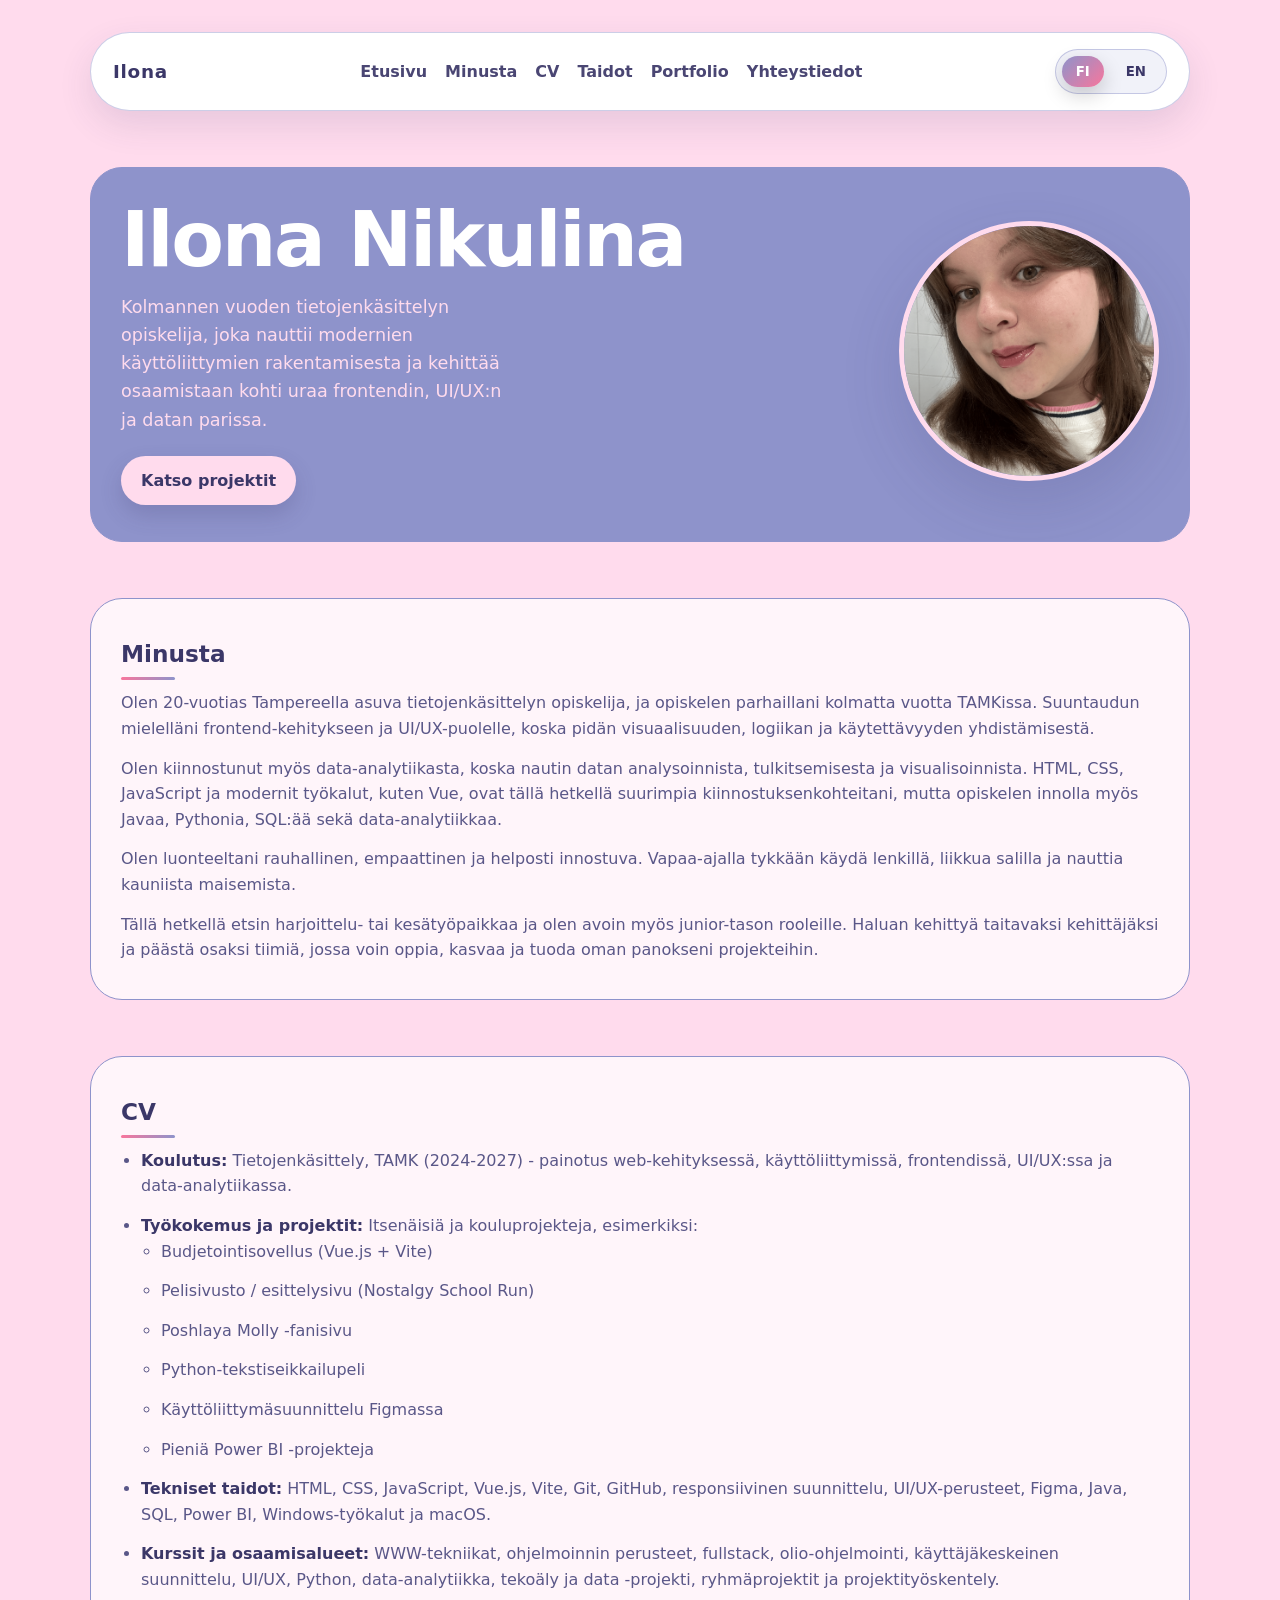
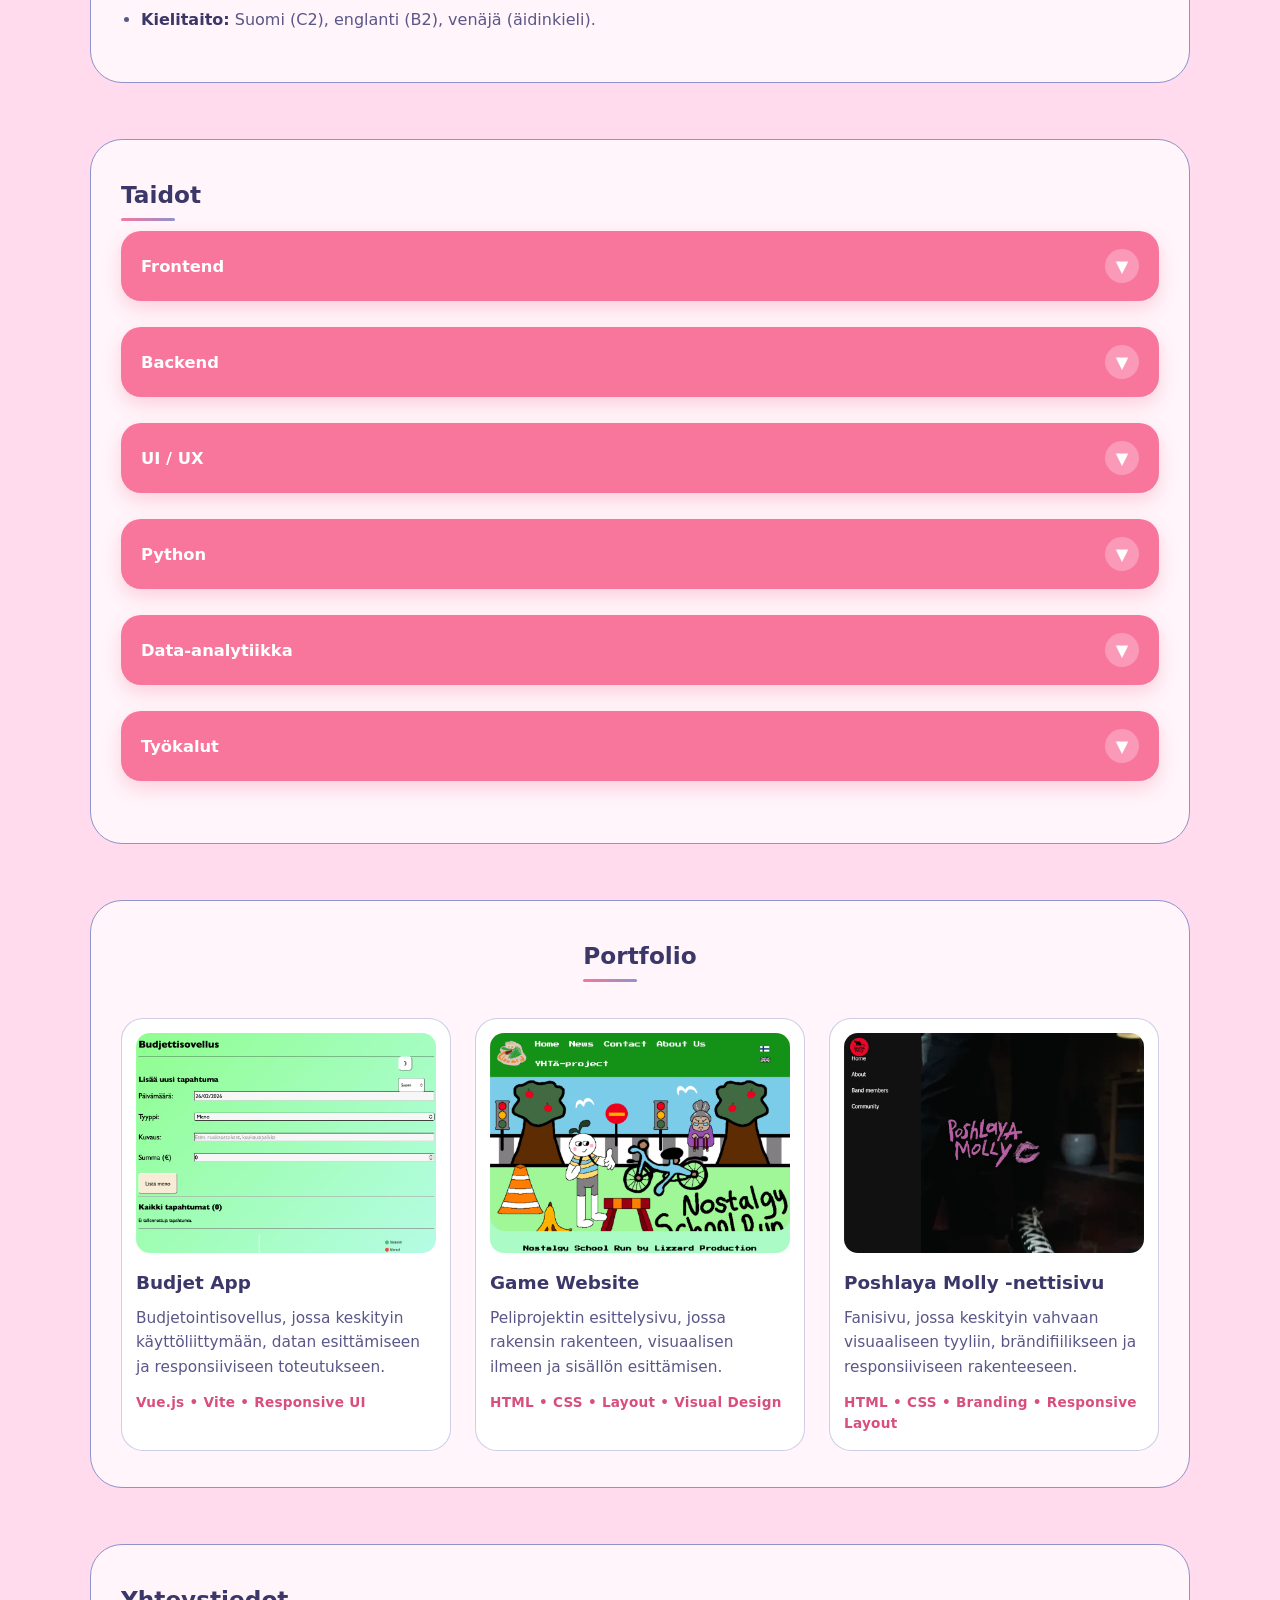
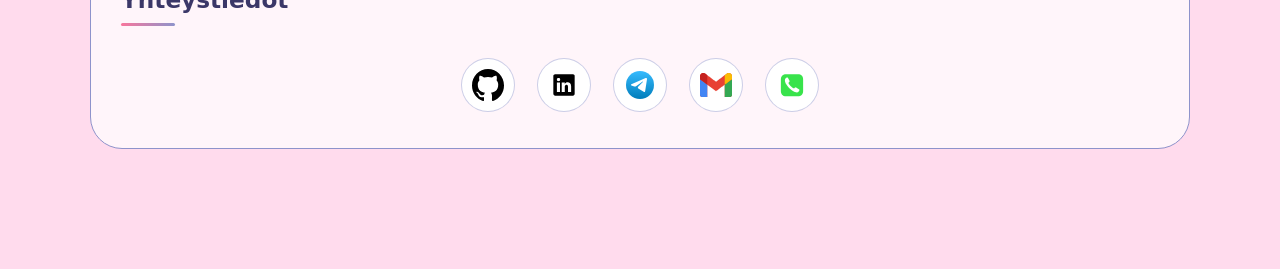
==== commit 15eef844: "pic format changing" ====
--- a/index.html
+++ b/index.html
@@ -53,7 +53,7 @@
             </div>
 
             <div class="hero-image">
-                <img src="images/mypic.webp"
+                <img src="images/mypic.png"
                     alt="Portrait of Ilona Nikulina">
             </div>
         </header>
@@ -213,7 +213,7 @@
                         class="project-card"
                         target="_blank"
                         rel="noopener noreferrer">
-                        <img src="images/budjet-app.webp"
+                        <img src="images/budjet-app.png"
                             alt="Preview of the Budget App project">
                         <h3 data-i18n="projects.budget.title">Budjet App</h3>
                         <p data-i18n="projects.budget.desc">Budjetointisovellus,
@@ -228,7 +228,7 @@
                         class="project-card"
                         target="_blank"
                         rel="noopener noreferrer">
-                        <img src="images/game.webp"
+                        <img src="images/game.png"
                             alt="Preview of the Game Website project">
                         <h3 data-i18n="projects.game.title">Game Website</h3>
                         <p data-i18n="projects.game.desc">Peliin liittyvä
@@ -243,7 +243,7 @@
                         class="project-card"
                         target="_blank"
                         rel="noopener noreferrer">
-                        <img src="images/poshlaya-molly.webp"
+                        <img src="images/poshlaya-molly.png"
                             alt="Preview of the Poshlaya Molly website">
                         <h3 data-i18n="projects.band.title">Poshlaya Molly
                             -nettisivu</h3>
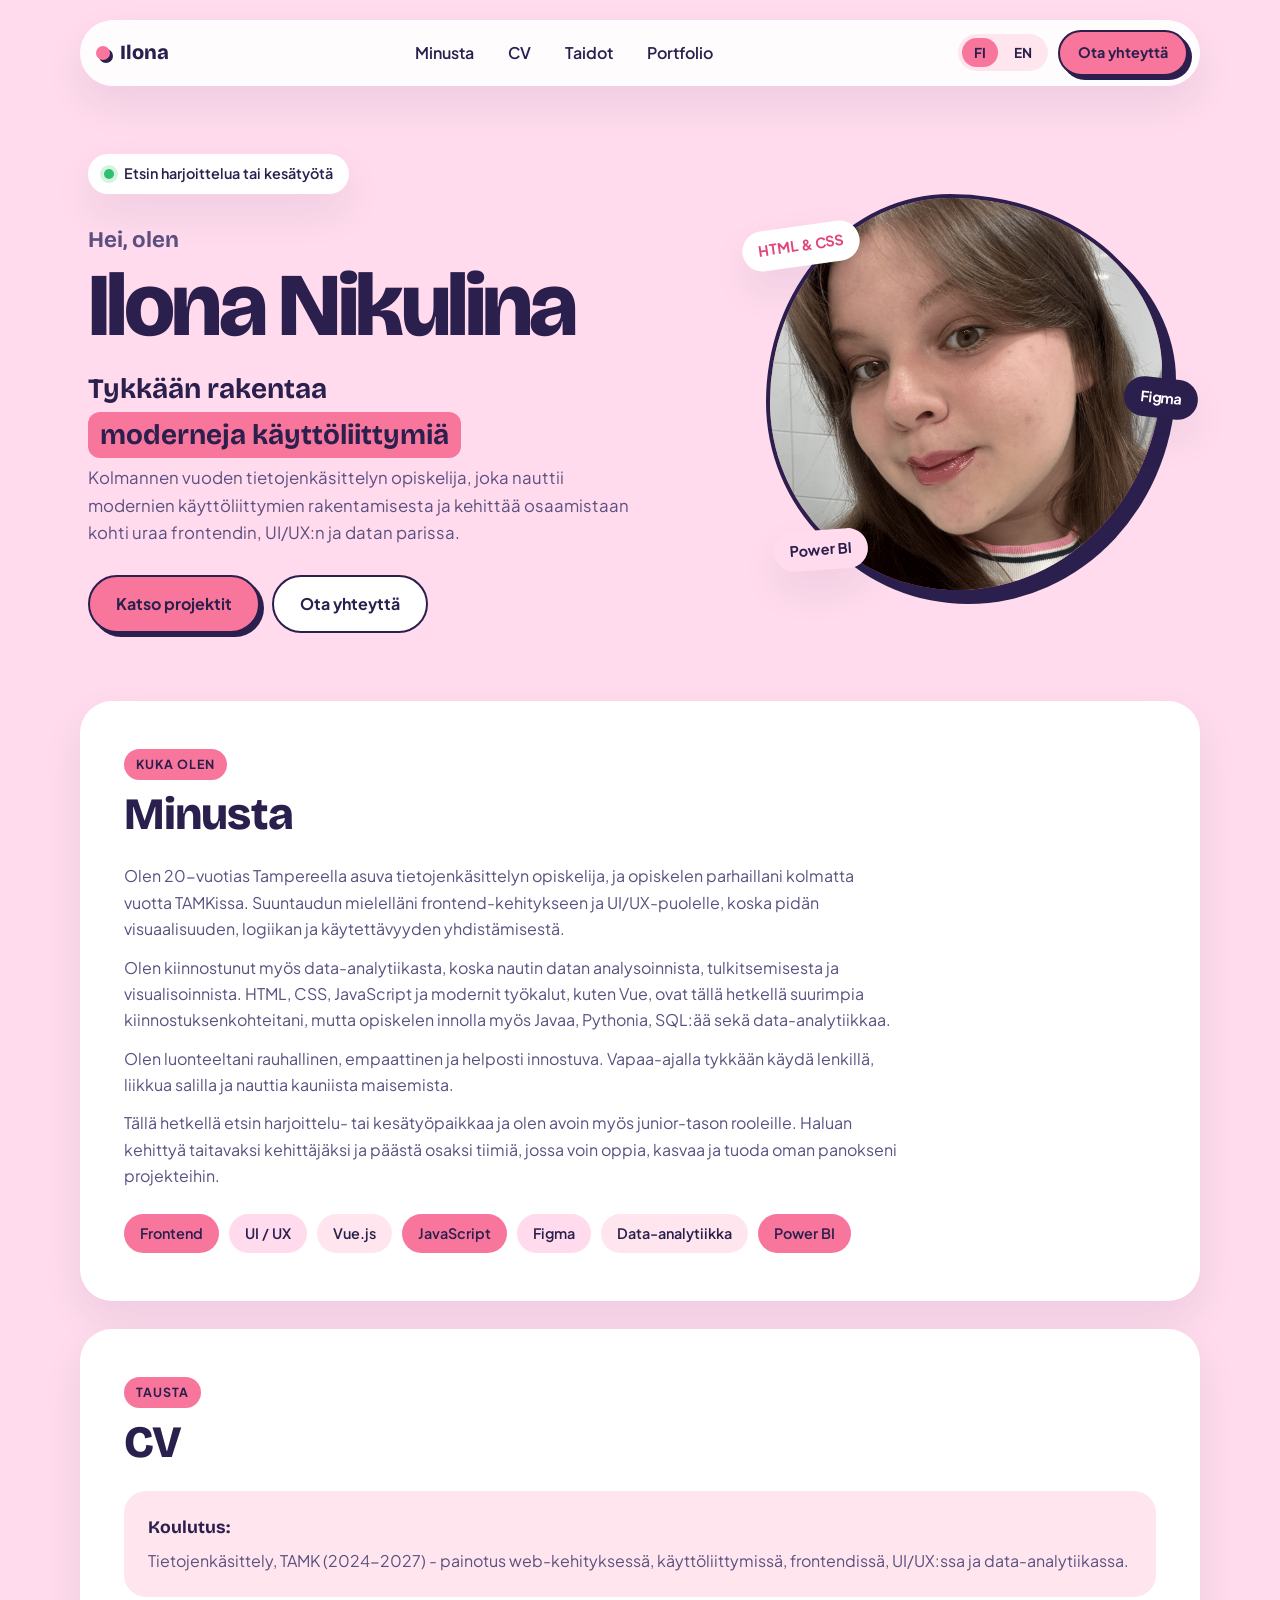
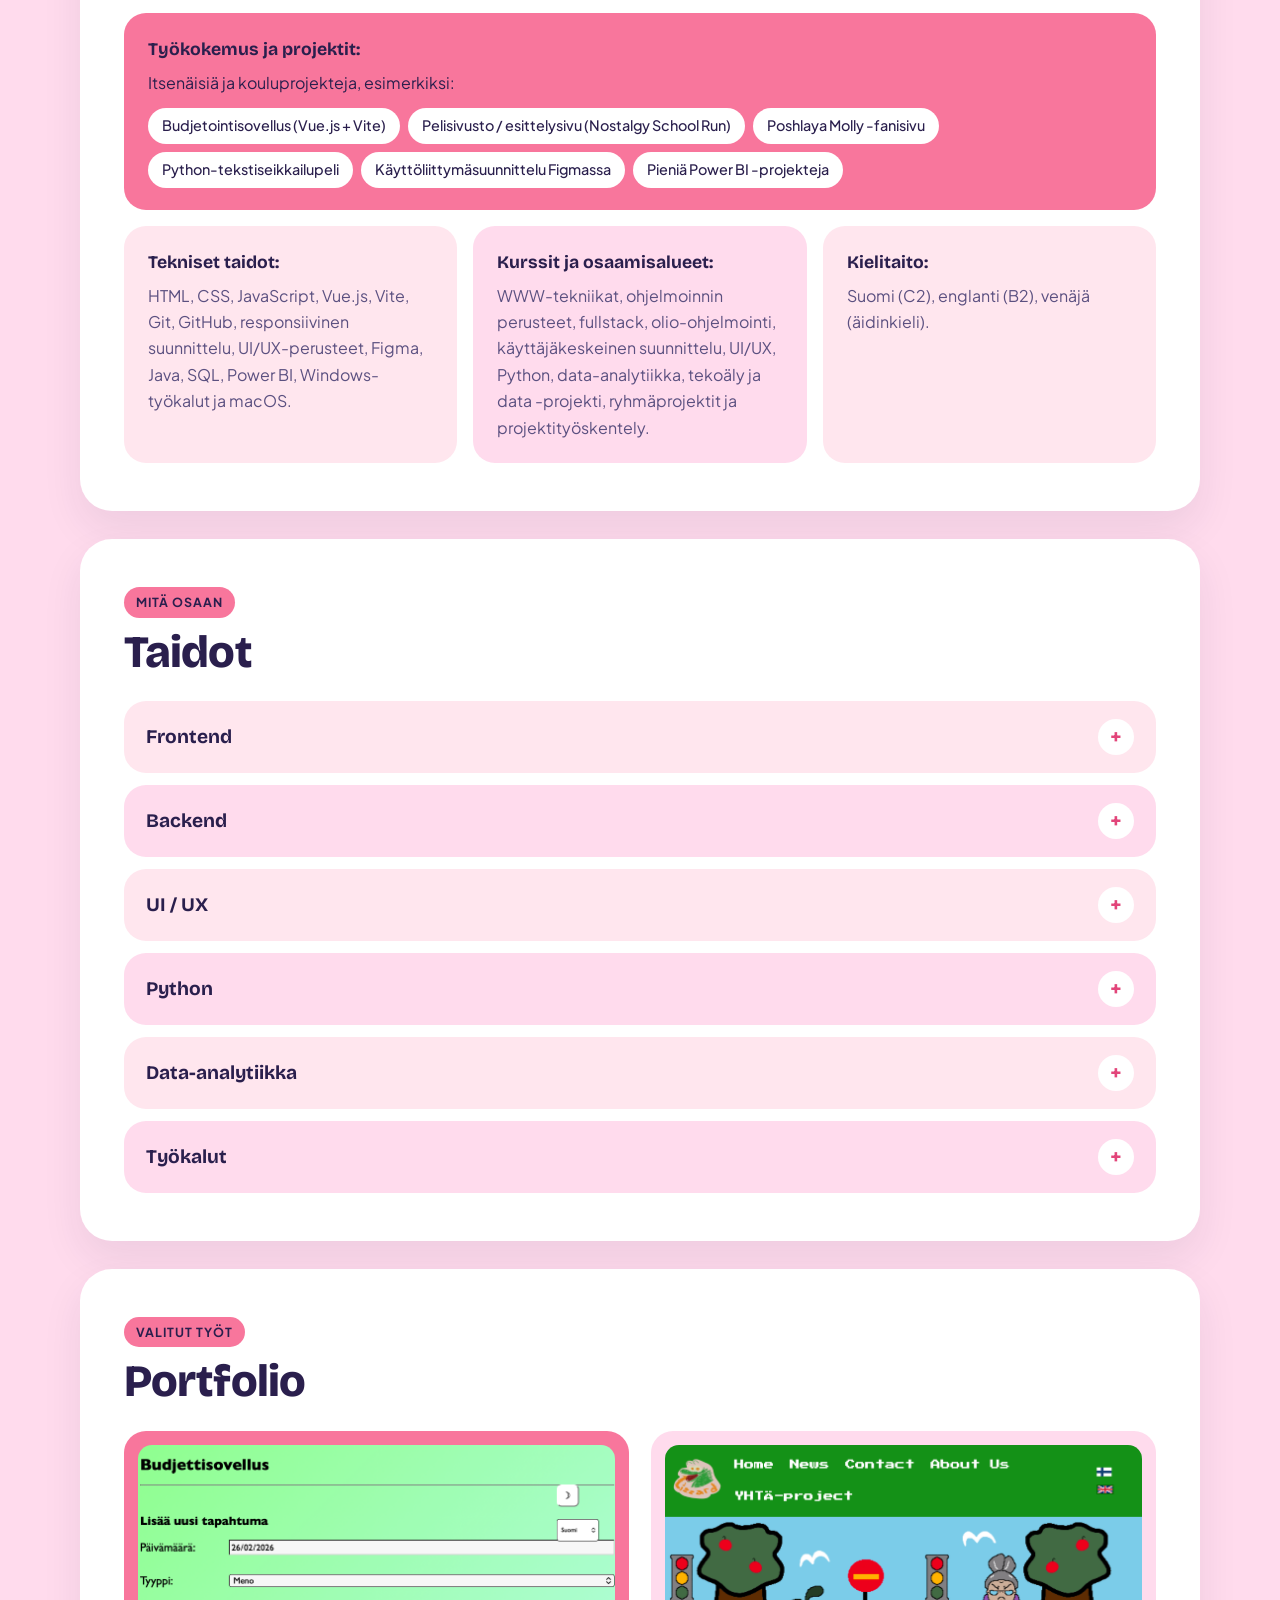
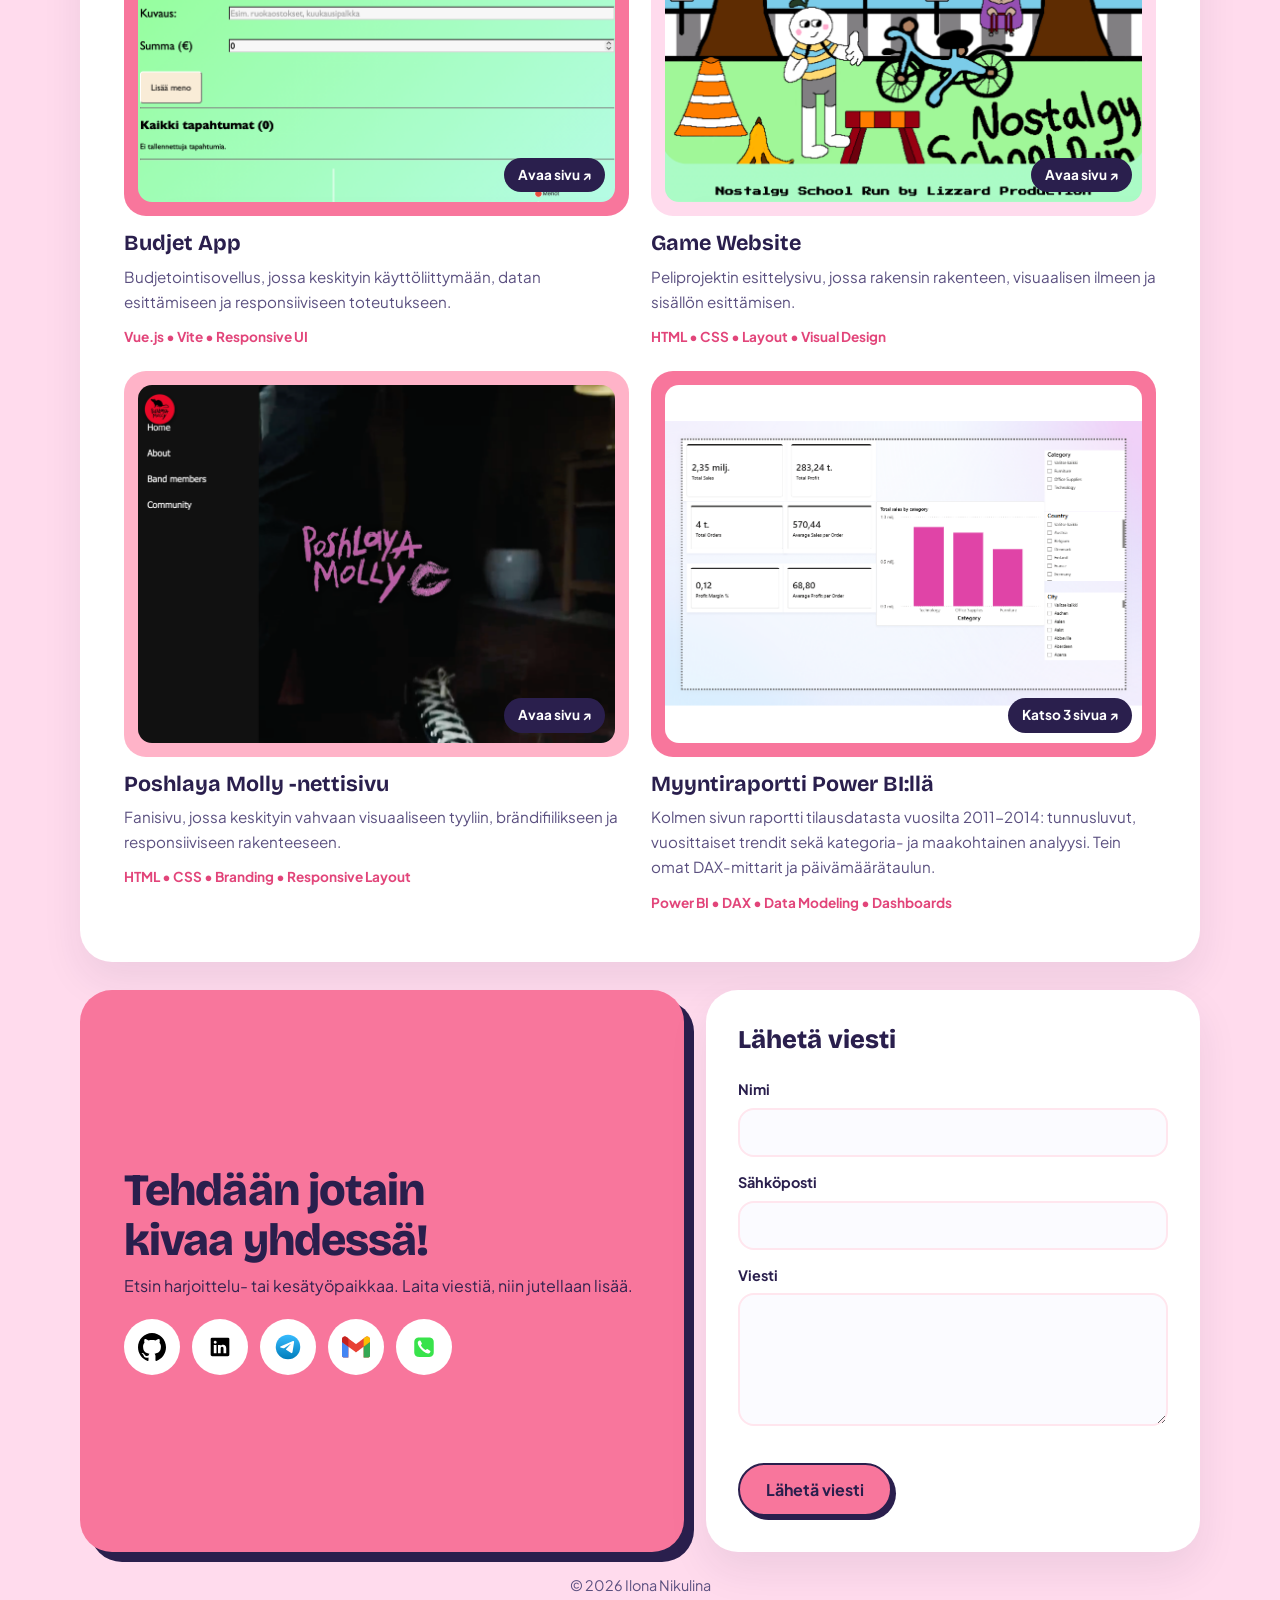
==== commit 650b7ddd: "last update but not the least" ====
--- a/index.html
+++ b/index.html
@@ -5,109 +5,128 @@
         <meta name="viewport" content="width=device-width, initial-scale=1.0">
         <meta
             name="description"
-            content="Ilona Nikulinan portfolio ja CV - frontend-kehityksestä, UI/UX-suunnittelusta ja moderneista web-projekteista kiinnostuneen opiskelijan sivu.">
+            content="Ilona Nikulinan portfolio ja CV - frontend-kehityksestä, UI/UX-suunnittelusta ja data-analytiikasta kiinnostuneen opiskelijan sivu.">
         <title>Ilona Nikulina | Portfolio & CV</title>
+        <link rel="icon" href="images/favicon.svg" type="image/svg+xml">
         <link rel="stylesheet" href="styles.css">
         <link rel="preconnect" href="https://fonts.googleapis.com">
         <link rel="preconnect" href="https://fonts.gstatic.com" crossorigin>
         <link
-            href="https://fonts.googleapis.com/css2?family=Space+Grotesk:wght@400;500;700&display=swap"
+            href="https://fonts.googleapis.com/css2?family=Bricolage+Grotesque:opsz,wght@12..96,500;12..96,700;12..96,800&family=Plus+Jakarta+Sans:wght@400;500;600;700&display=swap"
             rel="stylesheet">
-
     </head>
     <body>
+        <!-- ---------- Navigation ---------- -->
         <nav class="navbar" aria-label="Main navigation">
-            <div class="nav-left">Ilona</div>
+            <a href="#hero" class="nav-logo">
+                <span class="nav-dot" aria-hidden="true"></span>
+                <span>Ilona</span>
+            </a>
 
             <div class="nav-right">
-                <a href="#hero" data-i18n="nav.home">Etusivu</a>
                 <a href="#about" data-i18n="nav.about">Minusta</a>
                 <a href="#cv" data-i18n="nav.cv">CV</a>
                 <a href="#skills" data-i18n="nav.skills">Taidot</a>
                 <a href="#portfolio" data-i18n="nav.portfolio">Portfolio</a>
-                <a href="#contact" data-i18n="nav.contact">Yhteystiedot</a>
-            </div>
-
-            <div class="language-switcher" aria-label="Language switcher">
-                <button class="lang-btn active" type="button"
-                    data-lang="fi">FI</button>
-                <button class="lang-btn" type="button"
-                    data-lang="en">EN</button>
+            </div>
+
+            <div class="nav-actions">
+                <div class="language-switcher" aria-label="Language switcher">
+                    <button class="lang-btn active" type="button"
+                        data-lang="fi">FI</button>
+                    <button class="lang-btn" type="button"
+                        data-lang="en">EN</button>
+                </div>
+                <a href="#contact" class="btn btn-primary btn-small"
+                    data-i18n="nav.cta">Ota yhteyttä</a>
             </div>
         </nav>
 
+        <!-- ---------- Hero ---------- -->
         <header id="hero" class="hero">
             <div class="hero-text">
+                <span class="status-pill">
+                    <span class="status-dot" aria-hidden="true"></span>
+                    <span data-i18n="hero.status">Etsin harjoittelua tai
+                        kesätyötä</span>
+                </span>
+
+                <p class="hero-hello" data-i18n="hero.hello">Hei, olen</p>
                 <h1 data-i18n="hero.name">Ilona Nikulina</h1>
+
+                <p class="hero-role">
+                    <span data-i18n="hero.rolePrefix">Tykkään rakentaa</span>
+                    <span class="role-word" id="roleWord">moderneja
+                        käyttöliittymiä</span>
+                </p>
+
                 <p class="tagline" data-i18n="hero.tagline">
-                    Kolmannen vuoden tietojenkäsittelyn opiskelija, joka tykkää
-                    rakentaa
-                    moderneja käyttöliittymiä ja kehittää osaamistaan kohti
-                    uraa.
+                    Kolmannen vuoden tietojenkäsittelyn opiskelija, joka nauttii
+                    modernien käyttöliittymien rakentamisesta.
                 </p>
 
                 <div class="hero-actions">
-                    <a href="#portfolio" class="hero-cta"
+                    <a href="#portfolio" class="btn btn-primary"
                         data-i18n="hero.cta">Katso projektit</a>
-                </div>
-            </div>
-
-            <div class="hero-image">
-                <img src="images/mypic.png"
-                    alt="Portrait of Ilona Nikulina">
+                    <a href="#contact" class="btn btn-outline"
+                        data-i18n="hero.cta2">Ota yhteyttä</a>
+                </div>
+            </div>
+
+            <div class="hero-visual">
+                <div class="photo-blob">
+                    <img src="images/mypic.png"
+                        alt="Portrait of Ilona Nikulina">
+                </div>
+                <span class="sticker sticker-1">HTML &amp; CSS</span>
+                <span class="sticker sticker-2">Figma</span>
+                <span class="sticker sticker-3">Power BI</span>
             </div>
         </header>
 
         <main>
+            <!-- ---------- About ---------- -->
             <section id="about" class="about">
-                <h2 data-i18n="about.title">Minusta</h2>
-
-                <p data-i18n="about.p1">
-                    Olen 20-vuotias Tampereella asuva tietojenkäsittelyn
-                    opiskelija, ja opiskelen parhaillani kolmatta vuotta
-                    TAMKissa.
-                    Suuntaudun mielelläni frontend-kehitykseen, koska pidän
-                    visuaalisuuden, logiikan ja käytettävyyden yhdistämisestä.
-                </p>
-
-                <p data-i18n="about.p2">
-                    HTML, CSS, JavaScript ja modernit työkalut kuten Vue ovat
-                    tällä hetkellä suurimpia kiinnostuksenkohteitani, mutta
-                    opiskelen innolla myös muita teknologioita, kuten Javaa,
-                    Pythonia, SQL:ää sekä data-analytiikkaa.
-                </p>
-
-                <p data-i18n="about.p3">
-                    Olen luonteeltani rauhallinen, empaattinen ja helposti
-                    innostuva. Vapaa-ajalla tykkään käydä lenkillä, liikkua
-                    salilla ja nauttia kauniista maisemista.
-                </p>
-
-                <p data-i18n="about.p4">
-                    Tällä hetkellä etsin harjoittelu- tai kesätyöpaikkaa ja olen
-                    avoin myös junior-tason rooleille. Haluan kehittyä
-                    taitavaksi frontend-kehittäjäksi ja päästä osaksi tiimiä,
-                    jossa voin oppia, kasvaa ja tuoda oman panokseni
-                    projekteihin.
-                </p>
+                <div class="about-text">
+                    <p class="eyebrow" data-i18n="about.eyebrow">Kuka olen</p>
+                    <h2 data-i18n="about.title">Minusta</h2>
+
+                    <p data-i18n="about.p1">
+                        Olen Tampereella asuva tietojenkäsittelyn opiskelija.
+                    </p>
+                    <p data-i18n="about.p2"></p>
+                    <p data-i18n="about.p3"></p>
+                    <p data-i18n="about.p4"></p>
+
+                    <ul class="tag-list" aria-label="Kiinnostuksen kohteet">
+                        <li>Frontend</li>
+                        <li>UI / UX</li>
+                        <li>Vue.js</li>
+                        <li>JavaScript</li>
+                        <li>Figma</li>
+                        <li data-i18n="about.tagData">Data-analytiikka</li>
+                        <li>Power BI</li>
+                    </ul>
+                </div>
             </section>
 
+            <!-- ---------- CV ---------- -->
             <section id="cv" class="cv">
+                <p class="eyebrow" data-i18n="cv.eyebrow">Tausta</p>
                 <h2 data-i18n="cv.title">CV</h2>
 
-                <ul>
-                    <li data-i18n="cv.education">
+                <ul class="cv-grid">
+                    <li class="cv-card cv-card-wide" data-i18n="cv.education">
                         <strong>Koulutus:</strong>
-                        Tietojenkäsittely, TAMK (2024-2027) - painotus
-                        web-kehityksessä, käyttöliittymissä ja frontendissä.
+                        Tietojenkäsittely, TAMK (2024-2027).
                     </li>
 
-                    <li>
+                    <li class="cv-card cv-card-wide">
                         <strong data-i18n="cv.projectsLabel">Työkokemus ja
                             projektit:</strong>
                         <span data-i18n="cv.projectsIntro">Itsenäisiä ja
                             kouluprojekteja, esimerkiksi:</span>
-                        <ul>
+                        <ul class="cv-projects">
                             <li data-i18n="cv.project1">Budjetointisovellus
                                 (Vue.js + Vite)</li>
                             <li data-i18n="cv.project2">Pelisivusto /
@@ -124,87 +143,88 @@
                         </ul>
                     </li>
 
-                    <li data-i18n="cv.skillsText">
+                    <li class="cv-card" data-i18n="cv.skillsText">
                         <strong>Tekniset taidot:</strong>
-                        HTML, CSS, JavaScript, Vue.js, Vite, Git, GitHub,
-                        responsiivinen suunnittelu, UI/UX-perusteet, Figma,
-                        Java, SQL, Power BI, Windows-työkalut ja macOS.
                     </li>
 
-                    <li data-i18n="cv.courses">
+                    <li class="cv-card" data-i18n="cv.courses">
                         <strong>Kurssit ja osaamisalueet:</strong>
-                        WWW-tekniikat, ohjelmoinnin perusteet, fullstack,
-                        olio-ohjelmointi, käyttäjäkeskeinen suunnittelu, UI/UX,
-                        Python, data-analytiikka, tekoäly ja data -projekti,
-                        ryhmäprojektit ja projektityöskentely.
                     </li>
 
-                    <li data-i18n="cv.languages">
+                    <li class="cv-card" data-i18n="cv.languages">
                         <strong>Kielitaito:</strong>
                         Suomi (C2), englanti (B2), venäjä (äidinkieli).
                     </li>
                 </ul>
             </section>
 
+            <!-- ---------- Skills ---------- -->
             <section id="skills" class="skills">
+                <p class="eyebrow" data-i18n="skills.eyebrow">Mitä osaan</p>
                 <h2 data-i18n="skills.title">Taidot</h2>
 
-                <div class="skill-item">
-                    <button class="skill-toggle" data-skill="Frontend"
-                        type="button" aria-expanded="false">
-                        <span data-i18n="skills.frontend">Frontend</span>
-                        <span class="arrow" aria-hidden="true">▼</span>
-                    </button>
-                    <div class="skill-content"></div>
-                </div>
-
-                <div class="skill-item">
-                    <button class="skill-toggle" data-skill="Backend"
-                        type="button" aria-expanded="false">
-                        <span data-i18n="skills.backend">Backend</span>
-                        <span class="arrow" aria-hidden="true">▼</span>
-                    </button>
-                    <div class="skill-content"></div>
-                </div>
-
-                <div class="skill-item">
-                    <button class="skill-toggle" data-skill="UIUX" type="button"
-                        aria-expanded="false">
-                        <span data-i18n="skills.uiux">UI / UX</span>
-                        <span class="arrow" aria-hidden="true">▼</span>
-                    </button>
-                    <div class="skill-content"></div>
-                </div>
-
-                <div class="skill-item">
-                    <button class="skill-toggle" data-skill="Python"
-                        type="button" aria-expanded="false">
-                        <span data-i18n="skills.python">Python</span>
-                        <span class="arrow" aria-hidden="true">▼</span>
-                    </button>
-                    <div class="skill-content"></div>
-                </div>
-
-                <div class="skill-item">
-                    <button class="skill-toggle" data-skill="Data" type="button"
-                        aria-expanded="false">
-                        <span data-i18n="skills.data">Data-analytiikka</span>
-                        <span class="arrow" aria-hidden="true">▼</span>
-                    </button>
-                    <div class="skill-content"></div>
-                </div>
-
-                <div class="skill-item">
-                    <button class="skill-toggle" data-skill="Tools"
-                        type="button" aria-expanded="false">
-                        <span data-i18n="skills.tools">Työkalut</span>
-                        <span class="arrow" aria-hidden="true">▼</span>
-                    </button>
-                    <div class="skill-content"></div>
+                <div class="skill-list">
+                    <div class="skill-item">
+                        <button class="skill-toggle" data-skill="Frontend"
+                            type="button" aria-expanded="false">
+                            <span data-i18n="skills.frontend">Frontend</span>
+                            <span class="arrow" aria-hidden="true">+</span>
+                        </button>
+                        <div class="skill-content"></div>
+                    </div>
+
+                    <div class="skill-item">
+                        <button class="skill-toggle" data-skill="Backend"
+                            type="button" aria-expanded="false">
+                            <span data-i18n="skills.backend">Backend</span>
+                            <span class="arrow" aria-hidden="true">+</span>
+                        </button>
+                        <div class="skill-content"></div>
+                    </div>
+
+                    <div class="skill-item">
+                        <button class="skill-toggle" data-skill="UIUX"
+                            type="button" aria-expanded="false">
+                            <span data-i18n="skills.uiux">UI / UX</span>
+                            <span class="arrow" aria-hidden="true">+</span>
+                        </button>
+                        <div class="skill-content"></div>
+                    </div>
+
+                    <div class="skill-item">
+                        <button class="skill-toggle" data-skill="Python"
+                            type="button" aria-expanded="false">
+                            <span data-i18n="skills.python">Python</span>
+                            <span class="arrow" aria-hidden="true">+</span>
+                        </button>
+                        <div class="skill-content"></div>
+                    </div>
+
+                    <div class="skill-item">
+                        <button class="skill-toggle" data-skill="Data"
+                            type="button" aria-expanded="false">
+                            <span
+                                data-i18n="skills.data">Data-analytiikka</span>
+                            <span class="arrow" aria-hidden="true">+</span>
+                        </button>
+                        <div class="skill-content"></div>
+                    </div>
+
+                    <div class="skill-item">
+                        <button class="skill-toggle" data-skill="Tools"
+                            type="button" aria-expanded="false">
+                            <span data-i18n="skills.tools">Työkalut</span>
+                            <span class="arrow" aria-hidden="true">+</span>
+                        </button>
+                        <div class="skill-content"></div>
+                    </div>
                 </div>
             </section>
 
+            <!-- ---------- Portfolio ---------- -->
             <section id="portfolio" class="portfolio">
+                <p class="eyebrow" data-i18n="portfolio.eyebrow">Valitut
+                    työt</p>
                 <h2 data-i18n="portfolio.title">Portfolio</h2>
 
                 <div class="portfolio-grid">
@@ -213,11 +233,14 @@
                         class="project-card"
                         target="_blank"
                         rel="noopener noreferrer">
-                        <img src="images/budjet-app.png"
-                            alt="Preview of the Budget App project">
+                        <div class="project-image">
+                            <img src="images/budjet-app.png"
+                                alt="Preview of the Budget App project">
+                            <span class="project-open"
+                                data-i18n="portfolio.open">Avaa sivu ↗</span>
+                        </div>
                         <h3 data-i18n="projects.budget.title">Budjet App</h3>
-                        <p data-i18n="projects.budget.desc">Budjetointisovellus,
-                            joka on toteutettu Vue.js:llä ja Vitellä.</p>
+                        <p data-i18n="projects.budget.desc"></p>
                         <span class="project-stack"
                             data-i18n="projects.budget.stack">Vue.js • Vite •
                             Responsive UI</span>
@@ -228,11 +251,14 @@
                         class="project-card"
                         target="_blank"
                         rel="noopener noreferrer">
-                        <img src="images/game.png"
-                            alt="Preview of the Game Website project">
+                        <div class="project-image">
+                            <img src="images/game.png"
+                                alt="Preview of the Game Website project">
+                            <span class="project-open"
+                                data-i18n="portfolio.open">Avaa sivu ↗</span>
+                        </div>
                         <h3 data-i18n="projects.game.title">Game Website</h3>
-                        <p data-i18n="projects.game.desc">Peliin liittyvä
-                            esittelysivu ja visuaalinen verkkoprojekti.</p>
+                        <p data-i18n="projects.game.desc"></p>
                         <span class="project-stack"
                             data-i18n="projects.game.stack">HTML • CSS • Layout
                             • Visual Design</span>
@@ -243,72 +269,129 @@
                         class="project-card"
                         target="_blank"
                         rel="noopener noreferrer">
-                        <img src="images/poshlaya-molly.png"
-                            alt="Preview of the Poshlaya Molly website">
+                        <div class="project-image">
+                            <img src="images/poshlaya-molly.png"
+                                alt="Preview of the Poshlaya Molly website">
+                            <span class="project-open"
+                                data-i18n="portfolio.open">Avaa sivu ↗</span>
+                        </div>
                         <h3 data-i18n="projects.band.title">Poshlaya Molly
                             -nettisivu</h3>
-                        <p data-i18n="projects.band.desc">Fanisivu, jossa
-                            keskityin visuaaliseen ilmeeseen ja
-                            rakenteeseen.</p>
+                        <p data-i18n="projects.band.desc"></p>
                         <span class="project-stack"
                             data-i18n="projects.band.stack">HTML • CSS •
                             Branding • Responsive Layout</span>
                     </a>
+
+                    <!-- Power BI: clicking the image opens all report pages -->
+                    <article class="project-card">
+                        <button type="button"
+                            class="project-image gallery-trigger"
+                            id="powerbiOpen">
+                            <img src="images/powerbi-dashboard.png"
+                                alt="Power BI sales dashboard">
+                            <span class="project-open"
+                                data-i18n="projects.powerbi.badge">Katso 3 sivua
+                                ↗</span>
+                        </button>
+                        <h3 data-i18n="projects.powerbi.title">Myyntiraportti
+                            Power BI:llä</h3>
+                        <p data-i18n="projects.powerbi.desc"></p>
+                        <span class="project-stack"
+                            data-i18n="projects.powerbi.stack">Power BI • DAX •
+                            Data Modeling • Dashboards</span>
+                    </article>
                 </div>
             </section>
-
         </main>
 
+        <!-- ---------- Contact ---------- -->
         <footer id="contact" class="contact">
-            <h2 data-i18n="contact.title">Yhteystiedot</h2>
-
-            <div class="social-icons">
-                <a
-                    href="https://github.com/ilonanik26"
-                    target="_blank"
-                    rel="noopener noreferrer"
-                    class="icon"
-                    aria-label="GitHub profile">
-                    <img src="images/github.svg" alt="GitHub">
-                </a>
-
-                <a
-                    href="https://www.linkedin.com/in/ilonanikulinaa"
-                    target="_blank"
-                    rel="noopener noreferrer"
-                    class="icon"
-                    aria-label="LinkedIn profile">
-                    <img src="images/linkedin.svg"
-                        alt="LinkedIn">
-                </a>
-
-                <a
-                    href="https://t.me/ilonanikulinaa"
-                    target="_blank"
-                    rel="noopener noreferrer"
-                    class="icon"
-                    aria-label="Telegram profile">
-                    <img src="images/telegram.svg"
-                        alt="Telegram">
-                </a>
-
-                <button
-                    type="button"
-                    class="icon contact-trigger"
-                    data-contact="email"
-                    aria-label="Show email address">
-                    <img src="images/mail.svg" alt="Email">
-                </button>
-
-                <button
-                    type="button"
-                    class="icon contact-trigger"
-                    data-contact="phone"
-                    aria-label="Show phone number">
-                    <img src="images/phone.svg" alt="Phone">
-                </button>
-            </div>
+            <div class="contact-layout">
+                <div class="contact-card">
+                    <div class="contact-text">
+                        <h2 data-i18n="contact.big">Tehdään jotain kivaa
+                            yhdessä!</h2>
+                        <p data-i18n="contact.lead">Etsin harjoittelu- tai
+                            kesätyöpaikkaa. Laita viestiä, niin jutellaan
+                            lisää.</p>
+                    </div>
+
+                    <div class="social-icons">
+                        <a
+                            href="https://github.com/ilonanik26"
+                            target="_blank"
+                            rel="noopener noreferrer"
+                            class="icon"
+                            aria-label="GitHub profile">
+                            <img src="images/github.svg" alt="GitHub">
+                        </a>
+
+                        <a
+                            href="https://www.linkedin.com/in/ilonanikulinaa"
+                            target="_blank"
+                            rel="noopener noreferrer"
+                            class="icon"
+                            aria-label="LinkedIn profile">
+                            <img src="images/linkedin.svg" alt="LinkedIn">
+                        </a>
+
+                        <a
+                            href="https://t.me/ilonanikulinaa"
+                            target="_blank"
+                            rel="noopener noreferrer"
+                            class="icon"
+                            aria-label="Telegram profile">
+                            <img src="images/telegram.svg" alt="Telegram">
+                        </a>
+
+                        <button
+                            type="button"
+                            class="icon contact-trigger"
+                            data-contact="email"
+                            aria-label="Show email address">
+                            <img src="images/mail.svg" alt="Email">
+                        </button>
+
+                        <button
+                            type="button"
+                            class="icon contact-trigger"
+                            data-contact="phone"
+                            aria-label="Show phone number">
+                            <img src="images/phone.svg" alt="Phone">
+                        </button>
+                    </div>
+                </div>
+
+                <!-- Contact form: opens the visitor's email app with the message filled in -->
+                <form class="contact-form" id="contactForm" novalidate>
+                    <h3 data-i18n="contact.formTitle">Lähetä viesti</h3>
+
+                    <label for="contactName"
+                        data-i18n="contact.name">Nimi</label>
+                    <input type="text" id="contactName" name="name"
+                        autocomplete="name" required>
+
+                    <label for="contactEmail"
+                        data-i18n="contact.email">Sähköposti</label>
+                    <input type="email" id="contactEmail" name="email"
+                        autocomplete="email" required>
+
+                    <label for="contactMessage"
+                        data-i18n="contact.message">Viesti</label>
+                    <textarea id="contactMessage" name="message" rows="5"
+                        required></textarea>
+
+                    <p class="form-error" id="contactError" role="alert"></p>
+
+                    <button type="submit" class="btn btn-primary"
+                        data-i18n="contact.send">Lähetä viesti</button>
+                </form>
+            </div>
+
+            <p class="footer-note">© 2026 Ilona Nikulina</p>
         </footer>
+
         <div class="contact-modal" id="contactModal" aria-hidden="true">
             <div class="contact-modal-backdrop" data-close-modal="true"></div>
 
@@ -328,13 +411,35 @@
                 <div class="contact-modal-icon" id="contactModalIcon"></div>
                 <h3 id="contactModalTitle"></h3>
                 <p id="contactModalValue"></p>
-                <button type="button" class="contact-copy-btn"
+                <button type="button" class="btn btn-primary contact-copy-btn"
                     id="contactCopyBtn" data-i18n="contact.copy">
                     Kopioi
                 </button>
             </div>
         </div>
 
+        <!-- Power BI report pages -->
+        <div class="gallery-modal" id="galleryModal" aria-hidden="true">
+            <div class="contact-modal-backdrop" data-close-gallery="true"></div>
+
+            <figure class="gallery-content" role="dialog" aria-modal="true"
+                aria-labelledby="galleryCaption">
+                <button type="button" class="contact-modal-close"
+                    id="galleryClose" aria-label="Close">×</button>
+
+                <img id="galleryImage" src="images/powerbi-dashboard.png"
+                    alt>
+
+                <figcaption>
+                    <button type="button" class="gallery-nav" id="galleryPrev"
+                        aria-label="Previous page">←</button>
+                    <span id="galleryCaption"></span>
+                    <button type="button" class="gallery-nav" id="galleryNext"
+                        aria-label="Next page">→</button>
+                </figcaption>
+            </figure>
+        </div>
+
         <script src="main.js"></script>
     </body>
 </html>
--- a/styles.css
+++ b/styles.css
@@ -1,3 +1,9 @@
+/* ==========================================================
+   Ilona Nikulina | Portfolio & CV
+   Palette: Lavender Steel, Coral Rush, Blossom Vapor
+   Coral Rush is the main color, plum for text, no gradients
+   ========================================================== */
+
 /* ---------- Reset ---------- */
 
 *,
@@ -9,19 +15,29 @@
 }
 
 :root {
-    /* Palette: Lavender Steel, Coral Rush, Blossom Vapor */
+    /* Your three colors */
     --lavender: #8e93cb;
     --coral: #f8769c;
     --blossom: #ffdbed;
-    --ink: #3b3768;
-    --text-main: var(--ink);
-    --text-soft: #5a5788;
-    --surface: rgba(255, 255, 255, 0.62);
-    --surface-strong: #ffffff;
-    --border: rgba(142, 147, 203, 0.45);
-    --gradient: linear-gradient(135deg, #8e93cb, #f8769c);
-    --shadow-lg: 0 24px 60px rgba(59, 55, 104, 0.16);
-    --shadow-md: 0 14px 34px rgba(59, 55, 104, 0.12);
+
+    /* Helpers built from them */
+    --violet: #7a6ad8;
+    --pink-deep: #e2457a;
+    --plum: #2a1f4d;
+    --plum-soft: #5b5080;
+    --white: #ffffff;
+    --lavender-tint: #eceefb;
+    --coral-tint: #ffe6ee;
+
+    --coral-light: #ffb3c8;
+
+    --font-display: "Bricolage Grotesque", "Plus Jakarta Sans", system-ui, sans-serif;
+    --font-body: "Plus Jakarta Sans", system-ui, sans-serif;
+
+    --radius-lg: 32px;
+    --radius-md: 22px;
+    --shadow: 0 18px 40px rgba(42, 31, 77, 0.08);
+    --shadow-hover: 0 22px 48px rgba(122, 106, 216, 0.22);
 }
 
 button {
@@ -34,34 +50,105 @@
 }
 
 body {
-    font-family: "Space Grotesk", system-ui, sans-serif;
-    color: var(--text-main);
+    font-family: var(--font-body);
+    color: var(--plum);
     min-height: 100vh;
-    padding: 32px 16px 64px;
-    position: relative;
+    padding: 20px 20px 40px;
+    line-height: 1.65;
     overflow-x: hidden;
-    line-height: 1.6;
     background: var(--blossom);
 }
 
-body>* {
-    max-width: 1100px;
+body>*,
+main {
+    max-width: 1120px;
     margin-left: auto;
     margin-right: auto;
 }
 
-.navbar,
-.hero,
-.contact {
-    margin-bottom: 56px;
-}
-
 main {
-    max-width: 1100px;
-    margin: 0 auto 56px;
     display: flex;
     flex-direction: column;
-    gap: 56px;
+    gap: 28px;
+    margin-bottom: 28px;
+}
+
+img {
+    max-width: 100%;
+}
+
+h1,
+h2,
+h3 {
+    font-family: var(--font-display);
+    line-height: 1.1;
+    text-wrap: balance;
+}
+
+a:focus-visible,
+button:focus-visible {
+    outline: 3px solid var(--pink-deep);
+    outline-offset: 3px;
+}
+
+/* ---------- Buttons ---------- */
+
+.btn {
+    display: inline-flex;
+    align-items: center;
+    justify-content: center;
+    gap: 8px;
+    padding: 14px 26px;
+    border-radius: 999px;
+    border: 2px solid transparent;
+    font-family: var(--font-body);
+    font-size: 1rem;
+    font-weight: 700;
+    text-decoration: none;
+    cursor: pointer;
+    transition: transform 0.2s ease, box-shadow 0.2s ease, background 0.2s ease, color 0.2s ease;
+}
+
+.btn:hover {
+    transform: translateY(-2px);
+}
+
+.btn-primary {
+    color: var(--plum);
+    background: var(--coral);
+    border-color: var(--plum);
+    box-shadow: 4px 4px 0 var(--plum);
+}
+
+.btn-primary:hover {
+    color: var(--white);
+    background: var(--pink-deep);
+    box-shadow: 6px 6px 0 var(--plum);
+}
+
+.btn-outline {
+    color: var(--plum);
+    background: var(--white);
+    border-color: var(--plum);
+}
+
+.btn-outline:hover {
+    color: var(--white);
+    background: var(--plum);
+}
+
+.btn-dark {
+    color: var(--white);
+    background: var(--plum);
+}
+
+.btn-dark:hover {
+    background: var(--pink-deep);
+}
+
+.btn-small {
+    padding: 9px 18px;
+    font-size: 0.9rem;
 }
 
 /* ---------- Navbar ---------- */
@@ -70,283 +157,455 @@
     position: sticky;
     top: 12px;
     z-index: 1000;
-    padding: 16px 22px;
-    display: flex;
+    display: flex;
+    align-items: center;
     justify-content: space-between;
+    gap: 16px;
+    padding: 10px 12px 10px 16px;
+    margin-bottom: 28px;
+    border-radius: 999px;
+    background: rgba(255, 255, 255, 0.92);
+    box-shadow: var(--shadow);
+}
+
+.nav-logo {
+    display: inline-flex;
     align-items: center;
-    gap: 16px;
+    gap: 10px;
+    font-family: var(--font-display);
+    font-size: 1.25rem;
+    font-weight: 800;
+    color: var(--plum);
+    text-decoration: none;
+}
+
+.nav-dot {
+    width: 14px;
+    height: 14px;
+    border-radius: 50%;
+    background: var(--coral);
+    box-shadow: 3px 3px 0 var(--plum);
+}
+
+.nav-right {
+    display: flex;
+    gap: 6px;
+}
+
+.nav-right a {
+    padding: 8px 14px;
     border-radius: 999px;
-    background: var(--surface-strong);
-    border: 1px solid var(--border);
-    box-shadow: var(--shadow-md);
-}
-
-.nav-left {
-    font-size: 1.15rem;
-    font-weight: 800;
-    letter-spacing: 0.04em;
-}
-
-.nav-right {
-    display: flex;
-    flex-wrap: wrap;
-    gap: 10px 18px;
-}
-
-.nav-right a {
+    font-weight: 600;
+    color: var(--plum);
     text-decoration: none;
-    font-weight: 600;
-    color: var(--text-main);
-    opacity: 0.92;
-    transition: color 0.2s ease, transform 0.2s ease, opacity 0.2s ease;
+    transition: background 0.2s ease, color 0.2s ease;
 }
 
 .nav-right a:hover {
-    color: var(--coral);
-    transform: translateY(-2px);
-    opacity: 1;
+    background: var(--coral);
+    color: var(--plum);
+}
+
+.nav-actions {
+    display: flex;
+    align-items: center;
+    gap: 10px;
 }
 
 .language-switcher {
     display: flex;
-    align-items: center;
-    gap: 8px;
-    padding: 6px;
+    gap: 4px;
+    padding: 4px;
     border-radius: 999px;
-    background: rgba(142, 147, 203, 0.12);
-    border: 1px solid var(--border);
+    background: var(--coral-tint);
 }
 
 .lang-btn {
     border: none;
     background: transparent;
-    color: var(--text-main);
-    padding: 8px 14px;
+    color: var(--plum);
+    padding: 6px 12px;
     border-radius: 999px;
     font-weight: 700;
+    font-size: 0.85rem;
     cursor: pointer;
-    transition: background 0.2s ease, transform 0.2s ease, color 0.2s ease;
+    transition: background 0.2s ease, color 0.2s ease;
 }
 
 .lang-btn:hover {
-    background: rgba(142, 147, 203, 0.18);
-    transform: translateY(-1px);
+    background: rgba(255, 255, 255, 0.8);
 }
 
 .lang-btn.active {
-    background: var(--gradient);
-    color: #fff;
-    box-shadow: 0 8px 20px rgba(0, 0, 0, 0.18);
-}
-
-/* ---------- Hero + Sections ---------- */
-
-.hero,
-section,
-.contact {
-    border-radius: 32px;
-    padding: 36px 30px;
-    background: #fff5fa;
-    border: 1.5px solid var(--lavender);
-}
+    background: var(--coral);
+    color: var(--plum);
+}
+
+/* ---------- Shared section look ---------- */
+
+section {
+    padding: 48px 44px;
+    border-radius: var(--radius-lg);
+    background: var(--white);
+    box-shadow: var(--shadow);
+}
+
+section h2 {
+    font-size: clamp(2rem, 4vw, 2.8rem);
+    font-weight: 800;
+    letter-spacing: -0.02em;
+    margin-bottom: 24px;
+}
+
+.eyebrow {
+    display: inline-block;
+    margin-bottom: 10px;
+    padding: 5px 12px;
+    border-radius: 999px;
+    background: var(--coral);
+    color: var(--plum);
+    font-size: 0.78rem;
+    font-weight: 700;
+    letter-spacing: 0.08em;
+    text-transform: uppercase;
+}
+
+/* ---------- Hero ---------- */
 
 .hero {
-    position: relative;
-    overflow: hidden;
-    display: flex;
+    display: grid;
+    grid-template-columns: 1.15fr 0.85fr;
     align-items: center;
-    justify-content: space-between;
     gap: 40px;
-    isolation: isolate;
-}
-
-/* Hero is a solid Lavender Steel card, like the palette card */
-.hero.hero {
-    background: var(--lavender);
-    border-color: var(--lavender);
-    color: #fff;
+    padding: 40px 8px 56px;
+    margin-bottom: 12px;
 }
 
 .hero-text {
-    flex: 1;
     min-width: 0;
 }
 
-.hero-text h1 {
-    font-size: clamp(2.6rem, 7vw, 4.8rem);
-    line-height: 0.95;
-    margin-bottom: 16px;
-    letter-spacing: -0.03em;
-}
-
-.tagline {
-    max-width: 34ch;
-    font-size: 1.1rem;
-    font-weight: 500;
-    color: var(--blossom);
-}
-
-.hero-image {
-    flex-shrink: 0;
-}
-
-.hero-image img {
-    width: clamp(180px, 26vw, 260px);
-    height: clamp(180px, 26vw, 260px);
-    object-fit: cover;
-    border-radius: 50%;
-    border: 5px solid var(--blossom);
-    box-shadow: var(--shadow-lg);
-}
-
-.hero-actions {
-    margin-top: 22px;
-}
-
-.hero-cta {
+.status-pill {
     display: inline-flex;
     align-items: center;
-    justify-content: center;
-    padding: 12px 20px;
+    gap: 10px;
+    padding: 8px 16px;
     border-radius: 999px;
-    text-decoration: none;
-    color: var(--ink);
+    background: var(--white);
+    font-size: 0.9rem;
+    font-weight: 600;
+    box-shadow: var(--shadow);
+}
+
+.status-dot {
+    width: 10px;
+    height: 10px;
+    border-radius: 50%;
+    background: #2fbf71;
+    box-shadow: 0 0 0 4px rgba(47, 191, 113, 0.2);
+}
+
+.hero-hello {
+    margin-top: 28px;
+    font-family: var(--font-display);
+    font-size: 1.4rem;
     font-weight: 700;
+    color: var(--plum-soft);
+}
+
+.hero h1 {
+    font-size: clamp(3rem, 8vw, 5.6rem);
+    font-weight: 800;
+    letter-spacing: -0.04em;
+    line-height: 0.95;
+    margin: 4px 0 18px;
+}
+
+.hero-role {
+    font-family: var(--font-display);
+    font-size: clamp(1.3rem, 2.6vw, 1.75rem);
+    font-weight: 700;
+    min-height: 2.6em;
+}
+
+.role-word {
+    display: inline-block;
+    padding: 0 12px;
+    border-radius: 12px;
+    background: var(--coral);
+    color: var(--plum);
+}
+
+.role-word.swap {
+    animation: role-in 0.45s ease;
+}
+
+@keyframes role-in {
+    from {
+        opacity: 0;
+        transform: translateY(10px);
+    }
+
+    to {
+        opacity: 1;
+        transform: translateY(0);
+    }
+}
+
+.tagline {
+    max-width: 46ch;
+    margin-top: 6px;
+    font-size: 1.05rem;
+    color: var(--plum-soft);
+}
+
+.hero-actions {
+    display: flex;
+    flex-wrap: wrap;
+    gap: 12px;
+    margin-top: 28px;
+}
+
+.hero-visual {
+    position: relative;
+    justify-self: center;
+    width: min(100%, 400px);
+}
+
+.photo-blob {
+    aspect-ratio: 1;
+    border-radius: 46% 54% 52% 48% / 52% 44% 56% 48%;
+    background: var(--coral);
+    display: grid;
+    place-items: end center;
+    overflow: hidden;
+    border: 4px solid var(--plum);
+    box-shadow: 10px 10px 0 var(--plum);
+}
+
+.photo-blob img {
+    width: 100%;
+    height: 100%;
+    object-fit: cover;
+    object-position: center 30%;
+    display: block;
+}
+
+.sticker {
+    position: absolute;
+    padding: 8px 16px;
+    border-radius: 999px;
+    font-weight: 700;
+    font-size: 0.9rem;
+    box-shadow: var(--shadow);
+    white-space: nowrap;
+}
+
+.sticker-1 {
+    top: 8%;
+    left: -6%;
+    background: var(--white);
+    color: var(--pink-deep);
+    transform: rotate(-8deg);
+}
+
+.sticker-2 {
+    top: 46%;
+    right: -8%;
+    background: var(--plum);
+    color: var(--white);
+    transform: rotate(6deg);
+}
+
+.sticker-3 {
+    bottom: 6%;
+    left: 2%;
     background: var(--blossom);
-    box-shadow: 0 10px 22px rgba(59, 55, 104, 0.2);
-    transition: transform 0.2s ease, box-shadow 0.2s ease;
-}
-
-.hero-cta:hover {
-    transform: translateY(-2px);
-    box-shadow: 0 14px 28px rgba(59, 55, 104, 0.28);
-}
-
-section h2,
-.contact h2 {
-    font-size: 1.45rem;
-    margin-bottom: 18px;
-    position: relative;
-    display: inline-block;
-}
-
-section h2::after,
-.contact h2::after {
-    content: "";
-    position: absolute;
-    left: 0;
-    bottom: -8px;
-    width: 54px;
-    height: 3px;
+    color: var(--plum);
+    transform: rotate(-4deg);
+}
+
+/* ---------- About ---------- */
+
+.about {
+    display: block;
+}
+
+.about-text {
+    min-width: 0;
+}
+
+.about-text p:not(.eyebrow) {
+    color: var(--plum-soft);
+    max-width: 65ch;
+}
+
+.about-text p+p {
+    margin-top: 12px;
+}
+
+.tag-list {
+    list-style: none;
+    display: flex;
+    flex-wrap: wrap;
+    gap: 10px;
+    margin-top: 24px;
+}
+
+.tag-list li {
+    padding: 8px 16px;
     border-radius: 999px;
-    background: linear-gradient(90deg, var(--coral), var(--lavender));
-}
-
-.about p,
-.cv li,
-.skill-content,
-.project-card p,
-.contact-item span {
-    color: var(--text-soft);
-}
-
-.about p+p {
-    margin-top: 14px;
-}
-
-.cv ul {
-    padding-left: 20px;
-}
-
-.cv li {
-    margin-bottom: 14px;
-}
-
-.cv li strong {
-    color: var(--text-main);
+    font-weight: 600;
+    font-size: 0.9rem;
+    background: var(--coral);
+    color: var(--plum);
+}
+
+.tag-list li:nth-child(3n + 2) {
+    background: var(--blossom);
+}
+
+.tag-list li:nth-child(3n) {
+    background: var(--coral-tint);
+}
+
+/* ---------- CV ---------- */
+
+.cv-grid {
+    list-style: none;
+    display: grid;
+    grid-template-columns: repeat(3, minmax(0, 1fr));
+    gap: 16px;
+}
+
+.cv-card {
+    padding: 22px 24px;
+    border-radius: var(--radius-md);
+    background: var(--coral-tint);
+    color: var(--plum-soft);
+}
+
+.cv-card-wide {
+    grid-column: span 3;
+}
+
+.cv-card:nth-child(2) {
+    background: var(--coral);
+    color: var(--plum);
+}
+
+.cv-card:nth-child(4) {
+    background: var(--blossom);
+}
+
+.cv-card strong {
+    display: block;
+    margin-bottom: 6px;
+    font-family: var(--font-display);
+    font-size: 1.1rem;
+    color: var(--plum);
+}
+
+.cv-projects {
+    list-style: none;
+    display: flex;
+    flex-wrap: wrap;
+    gap: 8px;
+    margin-top: 12px;
+}
+
+.cv-projects li {
+    padding: 6px 14px;
+    border-radius: 999px;
+    background: var(--white);
+    color: var(--plum);
+    font-size: 0.9rem;
+    font-weight: 500;
 }
 
 /* ---------- Skills ---------- */
 
-.skill-item {
-    margin-bottom: 16px;
+.skill-list {
+    display: grid;
+    gap: 12px;
 }
 
 .skill-toggle {
     width: 100%;
-    padding: 18px 20px;
-    font-size: 1.02rem;
-    font-weight: 700;
-    border-radius: 20px;
-    cursor: pointer;
     display: flex;
     justify-content: space-between;
     align-items: center;
     gap: 14px;
-    color: #fff;
+    padding: 18px 22px;
     border: none;
+    border-radius: var(--radius-md);
+    background: var(--coral-tint);
+    color: var(--plum);
+    font-family: var(--font-display);
+    font-size: 1.2rem;
+    font-weight: 700;
+    text-align: left;
+    cursor: pointer;
+    transition: background 0.2s ease, transform 0.2s ease;
+}
+
+.skill-item:nth-child(even) .skill-toggle {
+    background: var(--blossom);
+}
+
+.skill-toggle:hover {
+    transform: translateX(4px);
+}
+
+.skill-toggle.open,
+.skill-item:nth-child(even) .skill-toggle.open {
     background: var(--coral);
-    box-shadow: 0 8px 18px rgba(248, 118, 156, 0.28);
-    transition: transform 0.2s ease, box-shadow 0.25s ease, border-color 0.25s ease;
-}
-
-.skill-toggle:hover {
-    transform: translateY(-3px);
-    box-shadow:
-        0 12px 24px rgba(248, 118, 156, 0.38);
-}
-
-.skill-toggle:active {
-    transform: translateY(-1px) scale(0.995);
+    color: var(--plum);
 }
 
 .skill-toggle .arrow {
-    display: inline-flex;
-    align-items: center;
-    justify-content: center;
-    width: 34px;
-    height: 34px;
+    flex-shrink: 0;
+    display: grid;
+    place-items: center;
+    width: 36px;
+    height: 36px;
     border-radius: 50%;
-    background: rgba(255, 219, 237, 0.35);
-    transition: transform 0.3s ease, background 0.25s ease;
-    flex-shrink: 0;
+    background: var(--white);
+    color: var(--pink-deep);
+    font-size: 1.4rem;
+    line-height: 1;
+    transition: transform 0.3s ease;
 }
 
 .skill-toggle.open .arrow {
-    transform: rotate(180deg);
-    background: rgba(255, 219, 237, 0.5);
+    transform: rotate(45deg);
+    background: var(--plum);
+    color: var(--white);
 }
 
 .skill-content {
     max-height: 0;
     overflow: hidden;
-    margin-top: 8px;
-    padding: 0 18px;
-    border-radius: 20px;
-    background: var(--surface-strong);
-    border: 1px solid var(--border);
-    backdrop-filter: blur(14px);
-    -webkit-backdrop-filter: blur(14px);
-    transition: max-height 0.35s ease, padding 0.3s ease, opacity 0.3s ease;
-    opacity: 0;
+    padding: 0 22px;
+    color: var(--plum-soft);
+    transition: max-height 0.4s ease;
 }
 
 .skill-content.open {
-    padding: 18px;
-    opacity: 1;
+    padding: 18px 22px 8px;
 }
 
 .skill-content strong {
-    color: var(--text-main);
-}
-
-/* ---------- Tools Carousel ---------- */
+    color: var(--plum);
+}
+
+/* Tool carousel inside the Tools skill */
 
 .tool-carousel {
     width: 100%;
     overflow: hidden;
     position: relative;
-    padding: 10px 0 30px;
+    padding: 10px 0 34px;
 }
 
 .tool-marquee {
@@ -393,29 +652,24 @@
     height: 48px;
     object-fit: contain;
     display: block;
-    transition: transform 0.25s ease, filter 0.25s ease;
-    filter: drop-shadow(0 0 4px rgba(59, 55, 104, 0.2));
+    transition: transform 0.25s ease;
 }
 
 .tool-item:hover img {
     transform: scale(1.14);
-    filter:
-        drop-shadow(0 0 10px rgba(248, 118, 156, 0.6)) drop-shadow(0 0 18px rgba(142, 147, 203, 0.6));
 }
 
 .tool-item::after {
     content: attr(data-name);
     position: absolute;
-    bottom: -36px;
+    bottom: -34px;
     left: 50%;
     transform: translateX(-50%);
-    background: var(--ink);
-    border: 1px solid var(--border);
-    backdrop-filter: blur(10px);
-    padding: 6px 12px;
+    background: var(--plum);
+    padding: 5px 12px;
     border-radius: 12px;
     font-size: 0.8rem;
-    color: #fff;
+    color: var(--white);
     opacity: 0;
     pointer-events: none;
     transition: opacity 0.2s ease;
@@ -428,89 +682,123 @@
 
 /* ---------- Portfolio ---------- */
 
-.portfolio {
-    text-align: center;
-}
-
 .portfolio-grid {
     display: grid;
     grid-template-columns: repeat(3, minmax(0, 1fr));
-    gap: 24px;
-    margin-top: 26px;
+    gap: 22px;
 }
 
 .project-card {
+    display: flex;
+    flex-direction: column;
+    gap: 8px;
+    color: var(--plum);
+    text-decoration: none;
+    transition: transform 0.25s ease;
+}
+
+.project-card:hover {
+    transform: translateY(-6px);
+}
+
+.project-image {
+    position: relative;
+    padding: 14px;
+    margin-bottom: 8px;
+    border-radius: var(--radius-md);
+    background: var(--coral);
+    transition: box-shadow 0.25s ease;
+}
+
+.project-card:nth-child(2) .project-image {
+    background: var(--blossom);
+}
+
+.project-card:nth-child(3) .project-image {
+    background: var(--coral-light);
+}
+
+.project-card:hover .project-image {
+    box-shadow: var(--shadow-hover);
+}
+
+.project-image img {
+    width: 100%;
+    aspect-ratio: 4 / 3;
+    object-fit: cover;
     display: block;
-    text-align: left;
-    border-radius: 22px;
-    padding: 14px;
-    text-decoration: none;
-    color: var(--text-main);
-    background: var(--surface-strong);
-    border: 1px solid var(--border);
-    transition: transform 0.25s ease, box-shadow 0.25s ease, border-color 0.25s ease;
-}
-
-.project-card:hover {
-    transform: translateY(-8px);
-    border-color: var(--coral);
-    box-shadow:
-        0 0 20px rgba(248, 118, 156, 0.2),
-        0 0 36px rgba(142, 147, 203, 0.2);
-}
-
-.project-card img {
-    width: 100%;
-    height: 220px;
-    object-fit: cover;
     border-radius: 14px;
-    display: block;
-    transition: transform 0.3s ease, box-shadow 0.3s ease;
-}
-
-.project-card:hover img {
-    transform: scale(1.02);
-    box-shadow:
-        0 0 15px rgba(248, 118, 156, 0.2),
-        0 0 28px rgba(142, 147, 203, 0.2);
+}
+
+.project-open {
+    position: absolute;
+    right: 24px;
+    bottom: 24px;
+    padding: 6px 14px;
+    border-radius: 999px;
+    background: var(--plum);
+    color: var(--white);
+    font-size: 0.85rem;
+    font-weight: 700;
+}
+
+.project-card:hover .project-open {
+    background: var(--pink-deep);
 }
 
 .project-card h3 {
-    margin-top: 15px;
-    font-size: 1.15rem;
+    font-size: 1.35rem;
     font-weight: 700;
-    color: var(--text-main);
 }
 
 .project-card p {
+    color: var(--plum-soft);
+    font-size: 0.95rem;
+}
+
+.project-stack {
+    margin-top: 4px;
+    font-size: 0.85rem;
+    font-weight: 700;
+    color: var(--pink-deep);
+}
+
+/* ---------- Contact ---------- */
+
+.contact-card {
+    display: grid;
+    grid-template-columns: auto 1fr;
+    align-items: center;
+    gap: 12px 32px;
+    padding: 44px;
+    border-radius: var(--radius-lg);
+    background: var(--coral);
+    color: var(--plum);
+    box-shadow: 10px 10px 0 var(--plum);
+}
+
+.contact-text h2 {
+    font-size: clamp(1.8rem, 4vw, 2.8rem);
+    font-weight: 800;
+    letter-spacing: -0.02em;
+    margin-bottom: 8px;
+}
+
+.contact-text p {
+    max-width: 50ch;
+    opacity: 0.95;
+}
+
+.social-icons {
+    display: flex;
+    flex-wrap: wrap;
+    gap: 12px;
     margin-top: 8px;
-    font-size: 0.96rem;
-}
-
-.project-stack {
-    display: inline-block;
-    margin-top: 12px;
-    font-size: 0.85rem;
-    color: #d94f7c;
-    font-weight: 600;
-    letter-spacing: 0.02em;
-}
-
-/* ---------- Contact ---------- */
-
-.social-icons {
-    display: flex;
-    flex-wrap: wrap;
-    gap: 18px 22px;
-    justify-content: center;
-    align-items: center;
-    margin-top: 22px;
-}
-
-.social-icons img,
-.contact-item img {
-    width: 32px;
-    height: 32px;
+}
+
+.social-icons img {
+    width: 28px;
+    height: 28px;
     display: block;
 }
 
@@ -518,41 +806,28 @@
     display: inline-flex;
     align-items: center;
     justify-content: center;
-    width: 54px;
-    height: 54px;
+    width: 56px;
+    height: 56px;
     border-radius: 50%;
-    background: var(--surface-strong);
-    border: 1px solid var(--border);
-    transition: transform 0.2s ease, background 0.2s ease, box-shadow 0.2s ease;
+    border: none;
+    background: var(--white);
+    cursor: pointer;
+    transition: transform 0.2s ease, box-shadow 0.2s ease;
 }
 
 .icon:hover {
-    transform: translateY(-3px);
-    background: #fff;
-    box-shadow: 0 10px 22px rgba(248, 118, 156, 0.3);
-}
-
-.contact-item {
-    display: flex;
-    align-items: center;
-    gap: 10px;
-    font-weight: 600;
-    color: var(--text-main);
-    background: var(--surface);
-    border: 1px solid var(--border);
-    padding: 10px 14px;
-    border-radius: 999px;
-}
-
-.contact-trigger {
-    appearance: none;
-    cursor: pointer;
-}
-
-.contact-trigger img {
-    width: 32px;
-    height: 32px;
-}
+    transform: translateY(-3px) rotate(-6deg);
+    box-shadow: 0 10px 22px rgba(42, 31, 77, 0.25);
+}
+
+.footer-note {
+    margin-top: 22px;
+    text-align: center;
+    font-size: 0.9rem;
+    color: var(--plum-soft);
+}
+
+/* ---------- Contact popup ---------- */
 
 .contact-modal {
     max-width: none;
@@ -577,22 +852,17 @@
 .contact-modal-backdrop {
     position: absolute;
     inset: 0;
-    background: rgba(59, 55, 104, 0.4);
-    backdrop-filter: blur(8px);
-    -webkit-backdrop-filter: blur(8px);
+    background: rgba(42, 31, 77, 0.45);
 }
 
 .contact-modal-content {
     position: relative;
     z-index: 1;
     width: min(92vw, 420px);
-    padding: 28px 22px 24px;
+    padding: 30px 22px 26px;
     border-radius: 28px;
-    background: #fff8fc;
-    border: 1px solid var(--border);
-    box-shadow:
-        0 24px 60px rgba(59, 55, 104, 0.25),
-        0 0 30px rgba(248, 118, 156, 0.15);
+    background: var(--white);
+    box-shadow: 0 24px 60px rgba(42, 31, 77, 0.3);
     text-align: center;
 }
 
@@ -604,17 +874,15 @@
     height: 40px;
     border: none;
     border-radius: 50%;
-    background: rgba(142, 147, 203, 0.15);
-    color: var(--text-main);
+    background: var(--lavender-tint);
+    color: var(--plum);
     font-size: 1.6rem;
     line-height: 1;
     cursor: pointer;
-    transition: background 0.2s ease, transform 0.2s ease;
 }
 
 .contact-modal-close:hover {
-    background: rgba(142, 147, 203, 0.3);
-    transform: scale(1.05);
+    background: var(--coral-tint);
 }
 
 .contact-modal-icon {
@@ -624,8 +892,7 @@
     display: grid;
     place-items: center;
     border-radius: 50%;
-    background: var(--gradient);
-    box-shadow: 0 10px 24px rgba(0, 0, 0, 0.22);
+    background: var(--blossom);
 }
 
 .contact-modal-icon img {
@@ -634,219 +901,307 @@
 }
 
 .contact-modal-content h3 {
-    font-size: 1.2rem;
-    margin-bottom: 10px;
-    color: var(--text-main);
+    font-size: 1.3rem;
+    margin-bottom: 8px;
 }
 
 .contact-modal-content p {
-    color: var(--text-soft);
-    font-size: 1rem;
+    color: var(--plum-soft);
     word-break: break-word;
 }
 
 .contact-copy-btn {
-    margin-top: 16px;
-    border: none;
-    border-radius: 999px;
-    padding: 10px 16px;
-    font-weight: 700;
-    cursor: pointer;
-    color: #fff;
-    background: var(--gradient);
-    transition: transform 0.2s ease, opacity 0.2s ease;
-}
-
-.contact-copy-btn:hover {
-    transform: translateY(-1px);
-    opacity: 0.95;
-}
-
-@media (max-width: 640px) {
-    .contact-modal-content {
-        width: min(92vw, 360px);
-        padding: 24px 18px 20px;
-        border-radius: 22px;
-    }
-
-    .contact-modal-icon {
-        width: 60px;
-        height: 60px;
-    }
-
-    .contact-modal-icon img {
-        width: 30px;
-        height: 30px;
-    }
-}
-
-/* ---------- Responsive ---------- */
+    margin-top: 18px;
+}
+
+/* ---------- Less motion for visitors who ask for it ---------- */
+
+@media (prefers-reduced-motion: reduce) {
+
+    *,
+    *::before,
+    *::after {
+        animation: none !important;
+        transition: none !important;
+    }
+
+    html {
+        scroll-behavior: auto;
+    }
+}
+
+/* ---------- Tablet ---------- */
 
 @media (max-width: 1024px) {
+    .nav-right {
+        display: none;
+    }
+
     .hero {
-        flex-direction: column-reverse;
-        text-align: center;
-        gap: 22px;
-    }
-
-    .tagline {
-        max-width: 100%;
-        margin: 0 auto;
-    }
+        grid-template-columns: 1fr;
+        text-align: left;
+    }
+
+    .hero-visual {
+        width: min(80%, 340px);
+    }
+
 
     .portfolio-grid {
         grid-template-columns: repeat(2, minmax(0, 1fr));
     }
 }
 
+/* ---------- Phone ---------- */
+
 @media (max-width: 640px) {
     body {
-        padding: 20px 12px 40px;
+        padding: 12px 14px 32px;
     }
 
     .navbar {
         top: 8px;
-        padding: 10px 14px;
-        border-radius: 22px;
-        flex-wrap: wrap;
-        gap: 8px 12px;
-        margin-bottom: 28px;
-    }
-
-    .nav-left {
-        font-size: 1rem;
-    }
-
-    .nav-right {
-        order: 3;
-        width: 100%;
-        flex-wrap: nowrap;
-        gap: 16px;
-        overflow-x: auto;
-        scrollbar-width: none;
-        padding-bottom: 2px;
-    }
-
-    .nav-right::-webkit-scrollbar {
-        display: none;
-    }
-
-    .nav-right a {
-        font-size: 0.92rem;
-        white-space: nowrap;
-    }
-
-    .language-switcher {
-        padding: 4px;
-    }
-
-    .lang-btn {
-        padding: 7px 12px;
-        font-size: 0.9rem;
+        padding: 8px 8px 8px 12px;
+    }
+
+    .nav-logo {
+        font-size: 1.1rem;
+    }
+
+    section {
+        padding: 30px 20px;
+        border-radius: 26px;
     }
 
     .hero {
-        padding: 26px 18px;
-        gap: 18px;
-        margin-bottom: 28px;
-    }
-
-    .hero-text h1 {
-        font-size: 2.1rem;
-        line-height: 1.05;
-    }
-
-    .tagline {
-        font-size: 0.98rem;
-    }
-
-    .hero-image img {
-        width: 160px;
-        height: 160px;
-    }
-
-    main {
-        margin: 0 auto 28px;
-        gap: 28px;
-    }
-
-    section,
-    .contact {
-        padding: 22px 16px 18px;
-        border-radius: 22px;
-    }
-
-    section h2,
-    .contact h2 {
-        font-size: 1.25rem;
+        padding: 20px 4px 36px;
+    }
+
+    .hero-actions .btn {
+        flex: 1 1 auto;
+    }
+
+    .sticker {
+        font-size: 0.8rem;
+        padding: 6px 12px;
+    }
+
+    .sticker-1 {
+        left: -2%;
+    }
+
+    .sticker-2 {
+        right: -4%;
+    }
+
+
+    .cv-grid {
+        grid-template-columns: 1fr;
+    }
+
+    .cv-card-wide {
+        grid-column: auto;
     }
 
     .skill-toggle {
-        padding: 15px 16px;
-        font-size: 0.96rem;
-        border-radius: 18px;
-    }
-
-    .skill-toggle .arrow {
-        width: 30px;
-        height: 30px;
-    }
-
-    .skill-content {
-        padding: 0 14px;
-        border-radius: 18px;
-    }
-
-    .skill-content.open {
-        padding: 14px;
+        font-size: 1.05rem;
+        padding: 16px 18px;
     }
 
     .portfolio-grid {
         grid-template-columns: 1fr;
-        gap: 18px;
-    }
-
-    .project-card img {
-        height: 190px;
-    }
-
-    .social-icons {
-        display: grid;
-        grid-template-columns: repeat(2, minmax(0, 1fr));
-        gap: 14px;
-        justify-items: center;
-    }
-
-    .contact-item {
-        width: 100%;
-        max-width: 240px;
-        flex-direction: column;
-        text-align: center;
-        padding: 12px;
-        border-radius: 18px;
-    }
-
-    .tool-track,
-    #toolTrackClone {
-        gap: 28px;
+    }
+
+    .contact-card {
+        grid-template-columns: 1fr;
+        justify-items: start;
+        padding: 30px 22px;
     }
 
     .tool-item img {
-        width: 42px;
-        height: 42px;
-    }
-}
-
-@media (max-width: 400px) {
-    .hero-text h1 {
-        font-size: 1.9rem;
-    }
-
-    .project-card img {
-        height: 180px;
-    }
-
-    .nav-right a {
-        font-size: 0.88rem;
-    }
-}
+        width: 40px;
+        height: 40px;
+    }
+}
+
+/* ---------- Contact form ---------- */
+
+.contact-layout {
+    display: grid;
+    grid-template-columns: 1.1fr 0.9fr;
+    gap: 22px;
+    align-items: stretch;
+}
+
+.contact-layout .contact-card {
+    grid-template-columns: 1fr;
+    justify-items: start;
+    align-content: center;
+}
+
+.contact-form {
+    display: flex;
+    flex-direction: column;
+    gap: 6px;
+    padding: 36px 32px;
+    border-radius: var(--radius-lg);
+    background: var(--white);
+    box-shadow: var(--shadow);
+}
+
+.contact-form h3 {
+    font-size: 1.6rem;
+    font-weight: 800;
+    margin-bottom: 10px;
+}
+
+.contact-form label {
+    margin-top: 8px;
+    font-size: 0.9rem;
+    font-weight: 700;
+}
+
+.contact-form input,
+.contact-form textarea {
+    width: 100%;
+    padding: 12px 16px;
+    border: 2px solid var(--coral-tint);
+    border-radius: 16px;
+    background: #fbfbff;
+    color: var(--plum);
+    font-family: var(--font-body);
+    font-size: 1rem;
+    resize: vertical;
+    transition: border-color 0.2s ease, background 0.2s ease;
+}
+
+.contact-form input:focus,
+.contact-form textarea:focus {
+    outline: none;
+    border-color: var(--coral);
+    background: var(--white);
+}
+
+.form-error {
+    min-height: 1.4em;
+    font-size: 0.9rem;
+    font-weight: 600;
+    color: var(--pink-deep);
+}
+
+.contact-form .btn {
+    align-self: flex-start;
+    margin-top: 4px;
+}
+
+/* Four project cards fit best two per row */
+.portfolio-grid {
+    grid-template-columns: repeat(2, minmax(0, 1fr));
+}
+
+@media (max-width: 900px) {
+    .contact-layout {
+        grid-template-columns: 1fr;
+    }
+}
+
+@media (max-width: 640px) {
+    .portfolio-grid {
+        grid-template-columns: 1fr;
+    }
+
+    .contact-form {
+        padding: 28px 20px;
+    }
+
+    .contact-form .btn {
+        align-self: stretch;
+    }
+}
+
+/* ---------- Power BI gallery ---------- */
+
+.gallery-trigger {
+    display: block;
+    width: 100%;
+    border: none;
+    font: inherit;
+    text-align: left;
+    cursor: zoom-in;
+}
+
+.project-card:hover .gallery-trigger,
+.gallery-trigger:hover {
+    box-shadow: var(--shadow-hover);
+}
+
+.gallery-modal {
+    max-width: none;
+    margin: 0;
+    position: fixed;
+    inset: 0;
+    display: grid;
+    place-items: center;
+    padding: 16px;
+    opacity: 0;
+    visibility: hidden;
+    pointer-events: none;
+    transition: opacity 0.25s ease, visibility 0.25s ease;
+    z-index: 3000;
+}
+
+.gallery-modal.open {
+    opacity: 1;
+    visibility: visible;
+    pointer-events: auto;
+}
+
+.gallery-content {
+    position: relative;
+    z-index: 1;
+    width: min(100%, 1000px);
+    padding: 56px 16px 16px;
+    border-radius: 28px;
+    background: var(--white);
+    box-shadow: 0 24px 60px rgba(42, 31, 77, 0.3);
+}
+
+.gallery-content img {
+    width: 100%;
+    display: block;
+    border-radius: 14px;
+    border: 1px solid var(--lavender-tint);
+}
+
+.gallery-content figcaption {
+    display: flex;
+    align-items: center;
+    justify-content: space-between;
+    gap: 12px;
+    margin-top: 14px;
+    font-weight: 600;
+    text-align: center;
+}
+
+.gallery-nav {
+    flex-shrink: 0;
+    width: 44px;
+    height: 44px;
+    border: none;
+    border-radius: 50%;
+    background: var(--plum);
+    color: var(--white);
+    font-size: 1.2rem;
+    cursor: pointer;
+    transition: background 0.2s ease;
+}
+
+.gallery-nav:hover {
+    background: var(--pink-deep);
+}
+
+/* Show the whole report page in the card */
+.gallery-trigger img {
+    object-fit: contain;
+    background: var(--white);
+}
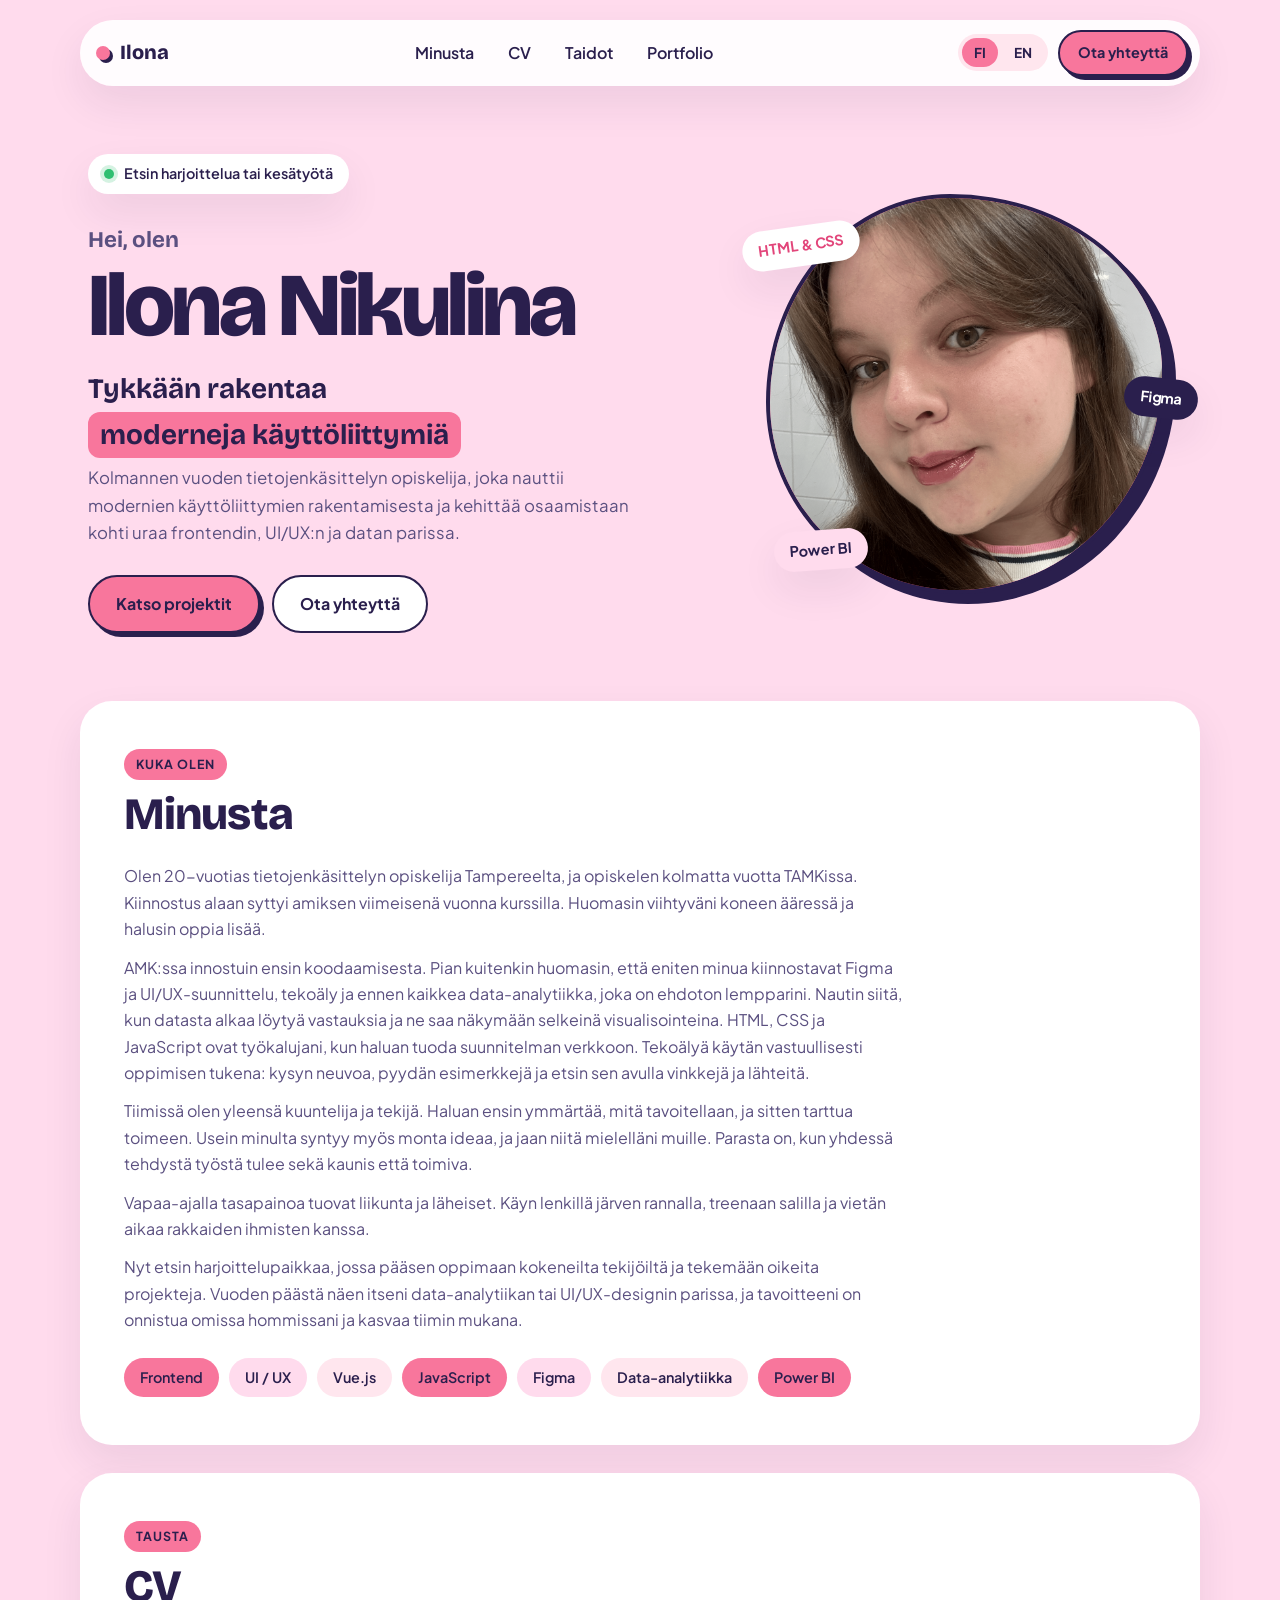
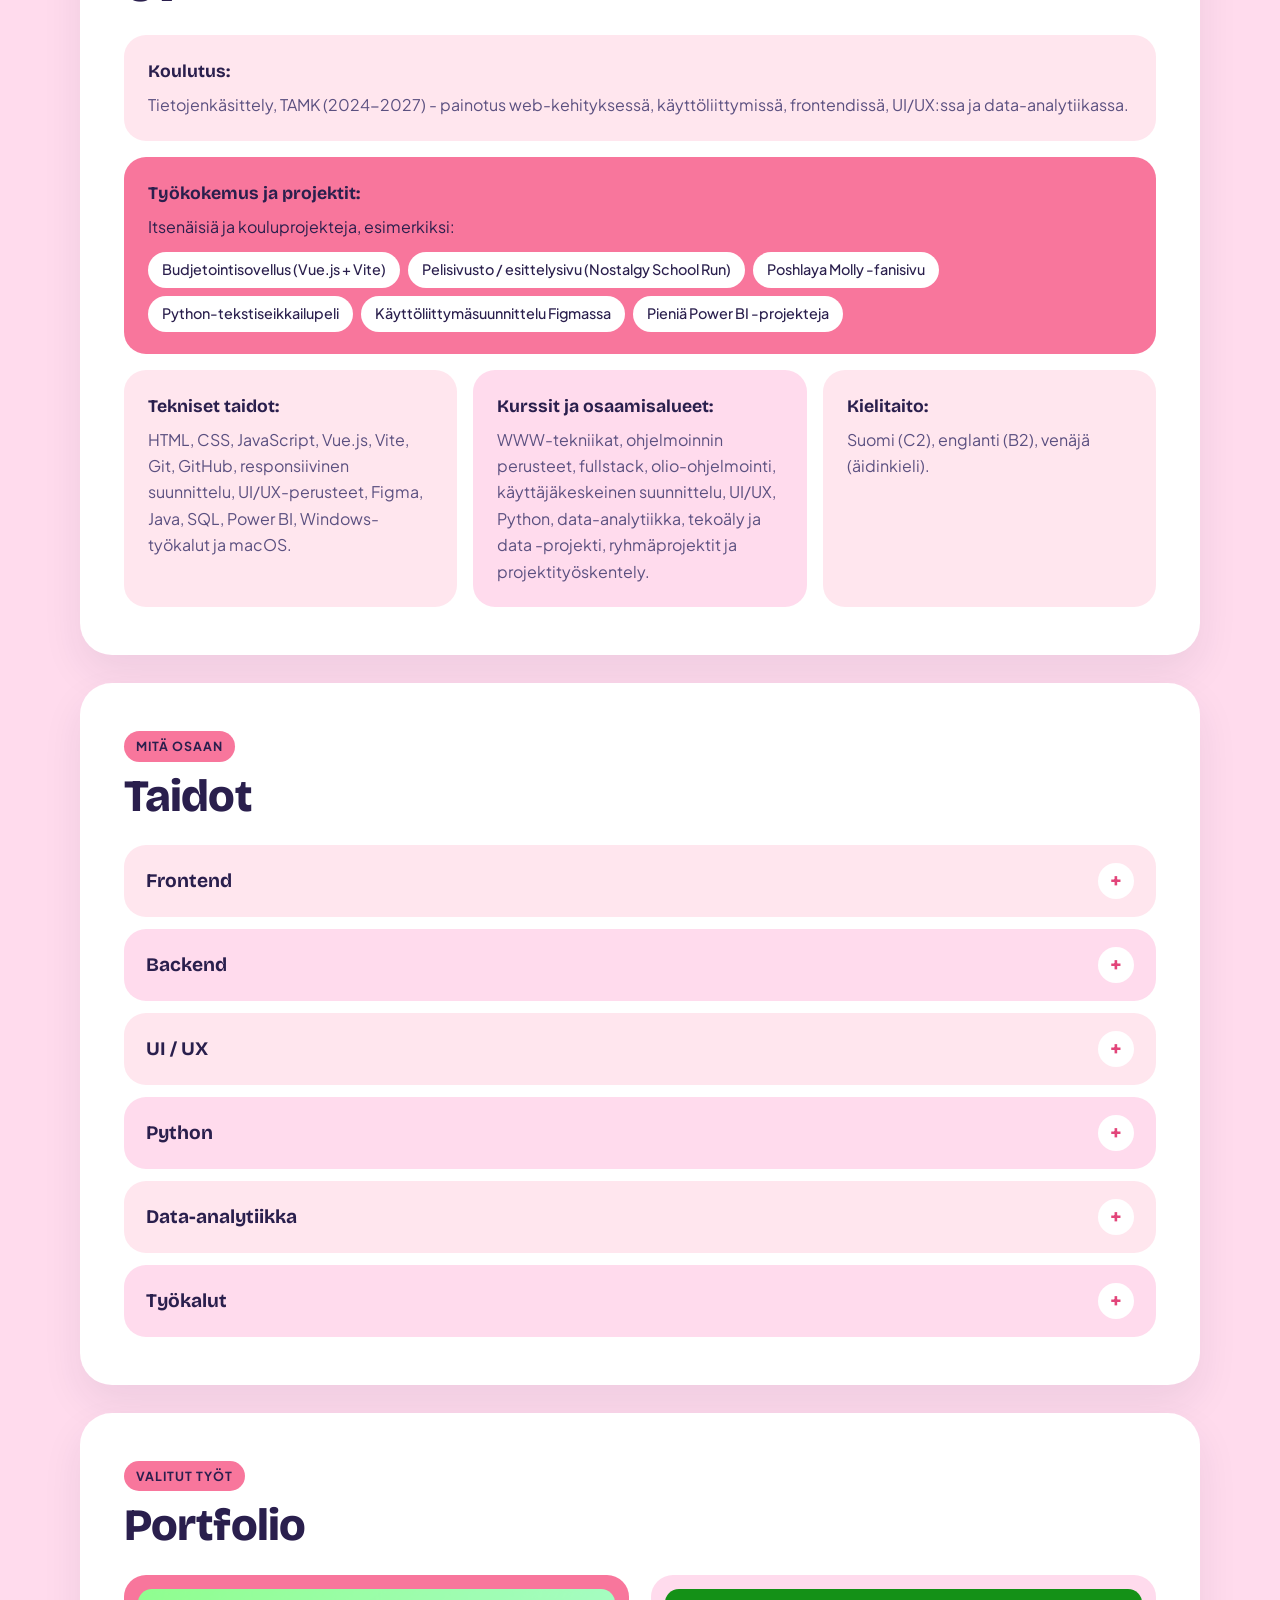
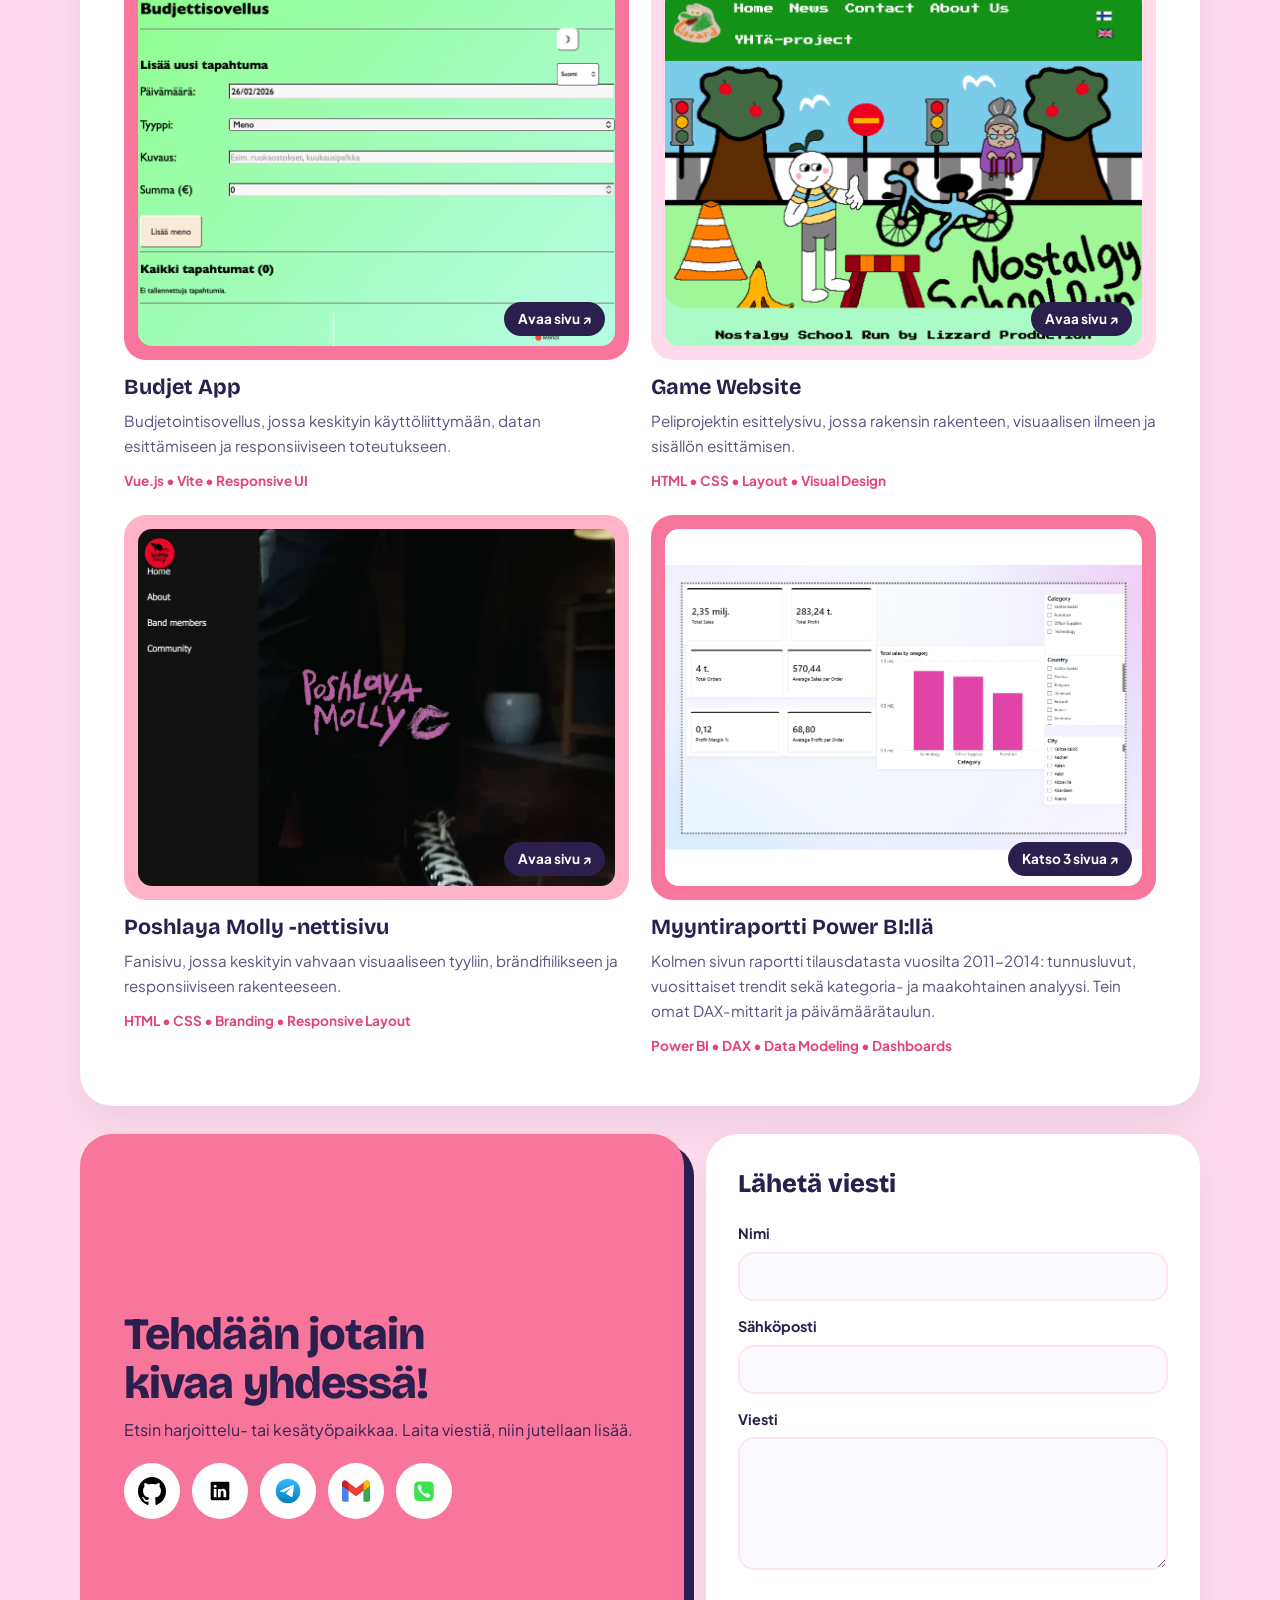
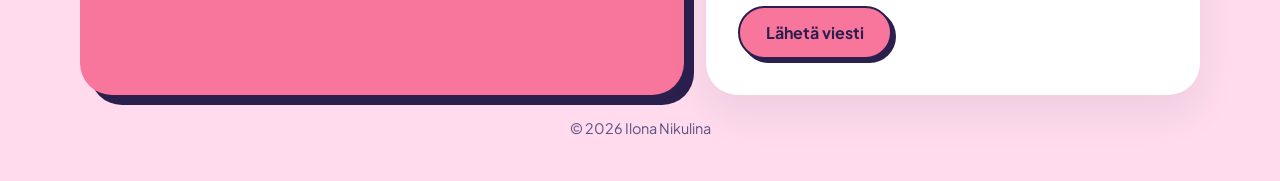
==== commit b982406d: "about me osio on vaihdettu" ====
--- a/index.html
+++ b/index.html
@@ -97,6 +97,7 @@
                     <p data-i18n="about.p2"></p>
                     <p data-i18n="about.p3"></p>
                     <p data-i18n="about.p4"></p>
+                    <p data-i18n="about.p5"></p>
 
                     <ul class="tag-list" aria-label="Kiinnostuksen kohteet">
                         <li>Frontend</li>
@@ -132,7 +133,7 @@
                             <li data-i18n="cv.project2">Pelisivusto /
                                 esittelysivu (Nostalgy School Run)</li>
                             <li data-i18n="cv.project3">Poshlaya Molly
-                                -fanisivu</li>
+                                -nettiisivu</li>
                             <li
                                 data-i18n="cv.project4">Python-tekstiseikkailupeli</li>
                             <li
@@ -363,7 +364,7 @@
                     </div>
                 </div>
 
-                <!-- Contact form: opens the visitor's email app with the message filled in -->
+                <!-- Contact form: sent to your email through Formspree (address in main.js) -->
                 <form class="contact-form" id="contactForm" novalidate>
                     <h3 data-i18n="contact.formTitle">Lähetä viesti</h3>
 
@@ -381,6 +382,9 @@
                         data-i18n="contact.message">Viesti</label>
                     <textarea id="contactMessage" name="message" rows="5"
                         required></textarea>
+
+                    <input type="hidden" name="_subject"
+                        value="Viesti portfoliosivulta">
 
                     <p class="form-error" id="contactError" role="alert"></p>
 
--- a/styles.css
+++ b/styles.css
@@ -1089,9 +1089,18 @@
     color: var(--pink-deep);
 }
 
+.form-error.form-success {
+    color: var(--plum);
+}
+
 .contact-form .btn {
     align-self: flex-start;
     margin-top: 4px;
+}
+
+.contact-form .btn:disabled {
+    opacity: 0.6;
+    cursor: wait;
 }
 
 /* Four project cards fit best two per row */
